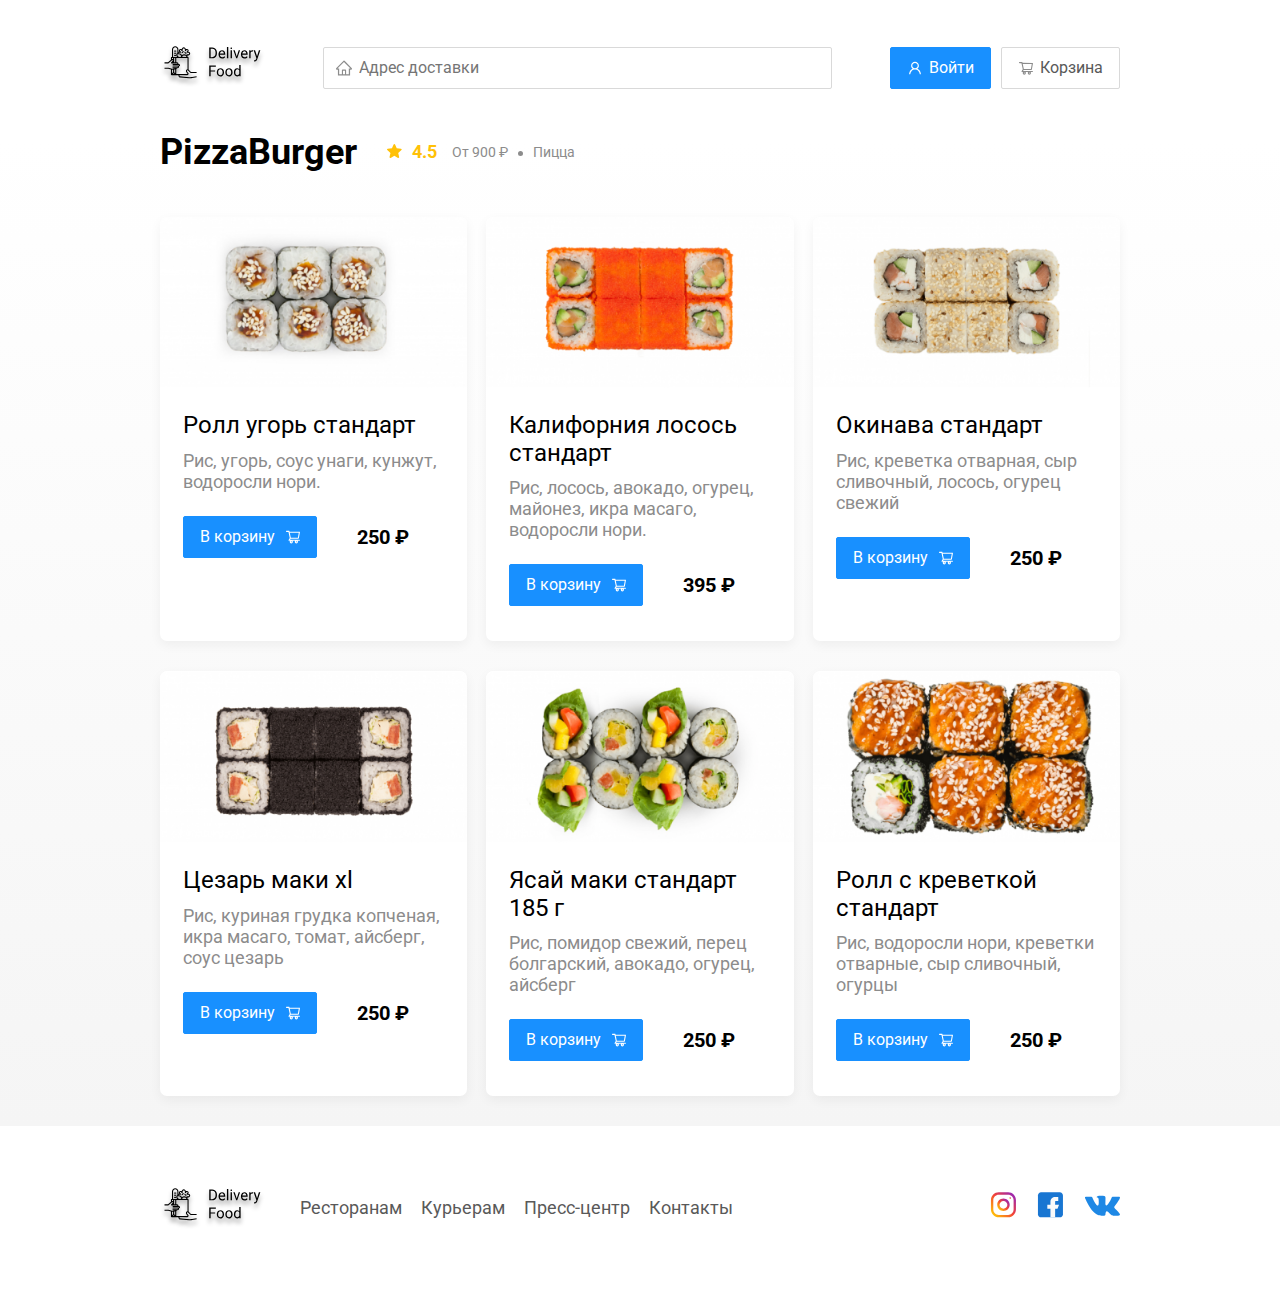
==== restaurant.html @ ba614791 "Созданный сайт с адаптивом" ====
<!DOCTYPE html>
<html lang="en">
<head>
    <meta charset="UTF-8">
    <meta name="viewport" content="width=device-width, initial-scale=1.0">
    <title>PizzaBurger - доставка еды на дом</title>
    <link href="https://fonts.googleapis.com/css?family=Roboto:400,700&display=swap&subset=cyrillic" rel="stylesheet">
    <link rel="stylesheet" href="/css/normalize.css">
    <link rel="stylesheet" href="/css/style.css">
</head>
<body>
    <div class="container">
        <header class="header">
            <a href="index.html" alt="logo"><img src="./img/logo.svg" alt="Альтернативный текст" class="logo"></a>
            <input type="text" class="input input-address" placeholder="Адрес доставки">
            <div class="buttons">
                <button class="button button-primary">
                    <img src="./img/user.svg" alt="user" class="button__icon">
                    <span class="button__text">Войти</span>
                </button>
                <button class="button">
                    <img src="./img/icon container.svg" alt="shopping-cart" class="button__icon">
                    <span class="button__text">Корзина</span>
                </button>
            </div>
        </header>
    </div>
    <main class="main">
        <div class="container">
            <section class="restaurants">
                <div class="section-heading">
                    <h2 class="section__title">PizzaBurger</h2>
                    <div class="card__info">
                        <div class="card__rating"><img src="/img/star.svg" alt="">4.5</div>
                        <div class="card__price">От 900 ₽</div>
                        <div class="card__category">Пицца</div>
                    </div>
                </div>
                <div class="cards">
                    <div class="card">
                        <img src="/img/rest-img1.png" alt="" class="card__image">
                        <div class="card__text">
                            <div class="card__heading">
                                <h3 class="card__title card-title-reg">Ролл угорь стандарт</h3>
                            </div>
                            <div class="card__info">
                                <div class="card__ingredients">Рис, угорь, соус унаги, кунжут, водоросли нори.</div>
                            </div>
                            <!-- /.card__info -->
                            <div class="card__buttons">
                                <button class="button button-primary">
                                    <span class="button__card-text">В корзину</span>
                                    <img src="/img/shopping-icon.svg" alt="shopping-cart" class="button__card-image">
                                </button>
                                <strong class="card__price-bold">250 ₽</strong>
                            </div>
                        </div>
                    </div>
                    <!-- /.card -->
                    <div class="card">
                        <img src="/img/rest-img2.png" alt="" class="card__image">
                        <div class="card__text">
                            <div class="card__heading">
                                <h3 class="card__title card-title-reg">Калифорния лосось стандарт   </h3>
                            </div>
                            <div class="card__info">
                                <div class="card__ingredients">Рис, лосось, авокадо, огурец, майонез, икра масаго, водоросли нори.</div>
                            </div>
                            <!-- /.card__info -->
                            <div class="card__buttons">
                                <button class="button button-primary">
                                    <span class="button__card-text">В корзину</span>
                                    <img src="/img/shopping-icon.svg" alt="shopping-cart" class="button__card-image">
                                </button>
                                <strong class="card__price-bold">395 ₽</strong>
                            </div>
                        </div>
                        <!-- /.card__info -->
                    </div>
                    <!-- /.card -->
                    <div class="card">
                        <img src="/img/rest-img3.png" alt="" class="card__image">
                        <div class="card__text">
                            <div class="card__heading">
                                <h3 class="card__title card-title-reg">Окинава стандарт</h3>
                            </div>
                            <div class="card__info">
                                <div class="card__ingredients"> Рис, креветка отварная, сыр сливочный, лосось, огурец свежий</div>
                            </div>
                            <!-- /.card__info -->
                            <div class="card__buttons">
                                <button class="button button-primary">
                                    <span class="button__card-text">В корзину</span>
                                    <img src="/img/shopping-icon.svg" alt="shopping-cart" class="button__card-image">
                                </button>
                                <strong class="card__price-bold">250 ₽</strong>
                            </div>
                        </div>
                    </div>
                    <!-- /.card -->
                    <div class="card">
                        <img src="/img/rest-img4.png" alt="" class="card__image">
                        <div class="card__text">
                            <div class="card__heading">
                                <h3 class="card__title card-title-reg">Цезарь маки хl</h3>
                            </div>
                            <div class="card__info">
                                <div class="card__ingredients">Рис, куриная грудка копченая, икра масаго, томат, айсберг, соус цезарь</div>
                            </div>
                            <!-- /.card__info -->
                            <div class="card__buttons">
                                <button class="button button-primary">
                                    <span class="button__card-text">В корзину</span>
                                    <img src="/img/shopping-icon.svg" alt="shopping-cart" class="button__card-image">
                                </button>
                                <strong class="card__price-bold">250 ₽</strong>
                            </div>
                        </div>
                    </div>
                    <!-- /.card -->
                    <div class="card">
                        <img src="/img/rest-img5.png" alt="" class="card__image">
                        <div class="card__text">
                            <div class="card__heading">
                                <h3 class="card__title card-title-reg">Ясай маки стандарт 185 г</h3>
                            </div>
                            <div class="card__info">
                                <div class="card__ingredients">Рис, помидор свежий, перец болгарский, авокадо, огурец, айсберг</div>
                            </div>
                            <!-- /.card__info -->
                            <div class="card__buttons">
                                <button class="button button-primary">
                                    <span class="button__card-text">В корзину</span>
                                    <img src="/img/shopping-icon.svg" alt="shopping-cart" class="button__card-image">
                                </button>
                                <strong class="card__price-bold">250 ₽</strong>
                            </div>
                        </div>
                    </div>
                    <!-- /.card -->
                    <div class="card">
                        <img src="/img/rest-img6.png" alt="" class="card__image">
                        <div class="card__text">
                            <div class="card__heading">
                                <h3 class="card__title card-title-reg">Ролл с креветкой стандарт</h3>
                            </div>
                            <div class="card__info">
                                <div class="card__ingredients">Рис, водоросли нори, креветки отварные, сыр сливочный, огурцы</div>
                            </div>
                            <!-- /.card__info -->
                            <div class="card__buttons">
                                <button class="button button-primary">
                                    <span class="button__card-text">В корзину</span>
                                    <img src="/img/shopping-icon.svg" alt="shopping-cart" class="button__card-image">
                                </button>
                                <strong class="card__price-bold">250 ₽</strong>
                            </div>
                        </div>
                    </div>
                    <!-- /.card -->
                </div>
                <!-- /.cards -->
            </section>
        </div>
    </main>
    <footer class="footer">
        <div class="container">
            <div class="footer__block">
                <img src="/img/logo.svg" alt="logo" class="logo footer__logo">
                <nav class="footer__nav">
                    <a href="#" class="footer__link">Ресторанам</a>
                    <a href="#" class="footer__link">Курьерам</a>
                    <a href="#" class="footer__link">Пресс-центр</a>
                    <a href="#" class="footer__link">Контакты</a>
                </nav>
                <div class="social__links">
                    <a href="#" class="social__link"><img src="/img/instagram.svg" alt="instagram"></a>
                    <a href="#" class="social__link"><img src="/img/facebook.svg" alt="facebook"></a>
                    <a href="#" class="social__link"><img src="/img/vk.svg" alt="vk"></a>
                </div>
            </div>
        </div>
    </footer>
</body>
</html>
---- css/style.css ----
* {
  -webkit-box-sizing: border-box;
          box-sizing: border-box;
}

body {
  font-family: 'Roboto', sans-serif;
  padding-top: 44px;
}

.container {
  max-width: 1200px;
  margin: auto;
}

.main {
  background: -webkit-gradient(linear, left top, left bottom, color-stop(1.04%, rgba(245, 245, 245, 0)), to(#F5F5F5));
  background: linear-gradient(180deg, rgba(245, 245, 245, 0) 1.04%, #F5F5F5 100%);
}

.header {
  display: -webkit-box;
  display: -ms-flexbox;
  display: flex;
  -webkit-box-align: center;
      -ms-flex-align: center;
          align-items: center;
  -webkit-box-pack: justify;
      -ms-flex-pack: justify;
          justify-content: space-between;
  margin-bottom: 40px;
}

.input {
  background-color: #ffffff;
  border: 1px solid #D9D9D9;
  border-radius: 2px;
  font-size: 16px;
  line-height: 24px;
  padding: 8px;
  padding-left: 35px;
}

.input-address {
  -webkit-box-flex: 0.8;
      -ms-flex: 0.8;
          flex: 0.8;
  background: url(../img/home.svg) left 11px center no-repeat;
}

.input-search {
  margin-left: auto;
  width: 300px;
  background: url(../img/search.svg) no-repeat left 11px center;
}

.buttons {
  display: -webkit-box;
  display: -ms-flexbox;
  display: flex;
  -webkit-box-align: center;
      -ms-flex-align: center;
          align-items: center;
}

.button {
  display: -webkit-box;
  display: -ms-flexbox;
  display: flex;
  -webkit-box-align: center;
      -ms-flex-align: center;
          align-items: center;
  padding: 8px 16px;
  background: #FFFFFF;
  border: 1px solid #D9D9D9;
  -webkit-box-sizing: border-box;
          box-sizing: border-box;
  -webkit-box-shadow: 0px 0px 2px rgba(0, 0, 0, 0.0015);
          box-shadow: 0px 0px 2px rgba(0, 0, 0, 0.0015);
  border-radius: 2px;
  color: #595959;
  font-size: 16px;
  line-height: 24px;
}

.button-primary {
  background: #1890FF;
  border: 1px solid #1890FF;
  color: #ffffff;
  margin-right: 10px;
}

.button__icon {
  margin-right: 6px;
}

.button__card-text {
  margin-right: 10px;
}

.promo {
  -webkit-box-shadow: 0px 7px 12px rgba(158, 158, 163, 0.1);
          box-shadow: 0px 7px 12px rgba(158, 158, 163, 0.1);
  background: #FFF1B8 url(../img/promo-img.jpg) no-repeat top -100px right -247px/924px;
  border-radius: 10px;
  padding: 68px 70px;
  margin-bottom: 56px;
}

.promo__title {
  font-size: 39px;
  line-height: 46px;
  font-style: normal;
  font-weight: bold;
  color: #302C34;
}

.promo__text {
  max-width: 538px;
  font-size: 18px;
  line-height: 28px;
  font-style: normal;
  font-weight: normal;
  font-size: 24px;
  line-height: 28px;
  color: #302C34;
}

.section-heading {
  display: -webkit-box;
  display: -ms-flexbox;
  display: flex;
  -webkit-box-align: center;
      -ms-flex-align: center;
          align-items: center;
  margin-bottom: 44px;
}

.section__title {
  font-style: normal;
  font-weight: bold;
  font-size: 36px;
  line-height: 42px;
  margin: 0;
  margin-right: 30px;
}

.cards {
  display: -webkit-box;
  display: -ms-flexbox;
  display: flex;
  -webkit-box-align: start;
      -ms-flex-align: start;
          align-items: flex-start;
  -webkit-box-pack: justify;
      -ms-flex-pack: justify;
          justify-content: space-between;
  -ms-flex-wrap: wrap;
      flex-wrap: wrap;
  -webkit-box-align: stretch;
      -ms-flex-align: stretch;
          align-items: stretch;
}

.card {
  background: #FFFFFF;
  -webkit-box-shadow: 0px 4px 12px rgba(0, 0, 0, 0.05);
          box-shadow: 0px 4px 12px rgba(0, 0, 0, 0.05);
  border-radius: 7px;
  overflow: hidden;
  margin-bottom: 30px;
  -ms-flex-preferred-size: 32%;
      flex-basis: 32%;
  text-decoration: none;
}

.card__image {
  width: 100%;
  max-height: 250px;
  -o-object-fit: cover;
     object-fit: cover;
}

.card__text {
  padding: 20px 23px 35px;
}

.card__heading {
  display: -webkit-box;
  display: -ms-flexbox;
  display: flex;
  -webkit-box-align: center;
      -ms-flex-align: center;
          align-items: center;
  -webkit-box-pack: justify;
      -ms-flex-pack: justify;
          justify-content: space-between;
}

.card__title {
  margin: 0 0 10px 0;
  font-style: normal;
  font-weight: bold;
  font-size: 24px;
  line-height: 32p;
}

.card-title-reg {
  font-weight: 400;
}

.card__tag {
  font-style: normal;
  font-weight: normal;
  font-size: 12px;
  line-height: 20px;
  color: #FFFFFF;
  background: #262626;
  border-radius: 2px;
  padding: 1px 8px;
}

.card__info {
  display: -webkit-box;
  display: -ms-flexbox;
  display: flex;
  -webkit-box-align: center;
      -ms-flex-align: center;
          align-items: center;
  -ms-flex-wrap: wrap;
      flex-wrap: wrap;
}

.card__buttons {
  display: -webkit-box;
  display: -ms-flexbox;
  display: flex;
  -webkit-box-align: center;
      -ms-flex-align: center;
          align-items: center;
}

.card__price-bold {
  font-style: normal;
  font-weight: bold;
  font-size: 20px;
  line-height: 32px;
  margin-left: 30px;
}

.card__rating {
  margin-right: 26px;
  color: #FFC107;
  font-weight: bold;
  font-size: 18px;
  line-height: 32px;
}

.card__rating img {
  margin-right: 10px;
}

.card__price, .card__category {
  color: #8C8C8C;
  font-size: 18px;
  line-height: 32px;
}

.card__price {
  margin-right: 10px;
}

.card__category {
  white-space: nowrap;
  text-overflow: ellipsis;
  overflow: hidden;
  max-width: 250px;
}

.card__ingredients {
  margin-bottom: 24px;
  color: #8C8C8C;
  font-size: 18px;
  line-height: 21px;
}

.card__price:after {
  content: '';
  width: 5px;
  height: 5px;
  background: #8C8C8C;
  display: inline-block;
  border-radius: 50%;
  vertical-align: middle;
  margin-left: 10px;
}

.footer {
  padding: 60px 0;
}

.footer__block {
  display: -webkit-box;
  display: -ms-flexbox;
  display: flex;
  -webkit-box-align: center;
      -ms-flex-align: center;
          align-items: center;
  -webkit-box-pack: justify;
      -ms-flex-pack: justify;
          justify-content: space-between;
}

.footer__nav {
  margin-right: auto;
  margin-left: 35px;
}

.footer__link {
  display: inline-block;
  color: #595959;
  text-decoration: none;
  font-style: normal;
  font-weight: normal;
  font-size: 18px;
  line-height: 21px;
}

.footer__link:not(:last-child) {
  margin-right: 15px;
}

.social__links {
  display: -webkit-box;
  display: -ms-flexbox;
  display: flex;
  -webkit-box-align: center;
      -ms-flex-align: center;
          align-items: center;
}

.social__link:not(:last-child) {
  margin-right: 21px;
}

@media (max-width: 1366px) {
  .container {
    max-width: 960px;
  }
  .promo {
    background-position: center right -300px;
    background-size: 750px;
  }
  .card__rating {
    margin-right: 15px;
  }
  .card__category, .card__price {
    font-size: 14px;
  }
}

@media (max-width: 992px) {
  .container {
    max-width: 750px;
  }
  .promo {
    padding: 50px;
    background-position: center right -200px;
    background-size: 500px;
  }
  .promo__text {
    font-size: 18px;
    max-width: 400px;
  }
  .card {
    -ms-flex-preferred-size: 49%;
        flex-basis: 49%;
  }
  .footer__link {
    font-size: 16px;
  }
}

@media (max-width: 768px) {
  .container {
    max-width: 560px;
  }
  .promo {
    padding: 40px 50px 30px 50px;
    background-position: bottom 40px right -180px;
    background-size: 400px;
  }
  .promo__text {
    margin-top: 0;
  }
  .promo__title {
    font-size: 24px;
    line-height: 1.4;
  }
  .card {
    -ms-flex-preferred-size: 49%;
        flex-basis: 49%;
  }
  .card__title {
    font-size: 18px;
  }
  .card .card__rating {
    -ms-flex-preferred-size: 100%;
        flex-basis: 100%;
  }
}

@media (max-width: 578px) {
  .container {
    width: 90%;
  }
  .header {
    -ms-flex-wrap: wrap;
        flex-wrap: wrap;
  }
  .input-address {
    margin-top: 15px;
    -webkit-box-flex: 1;
        -ms-flex: 1;
            flex: 1;
    -webkit-box-ordinal-group: 6;
        -ms-flex-order: 5;
            order: 5;
  }
  .promo {
    background-image: none;
  }
  .promo__title {
    margin-bottom: 10px;
  }
  .section__title {
    font-size: 20px;
  }
  .card {
    -ms-flex-preferred-size: 100%;
        flex-basis: 100%;
  }
  .footer {
    padding: 30px 0;
  }
  .footer__block {
    -ms-flex-wrap: wrap;
        flex-wrap: wrap;
  }
  .footer__nav {
    display: -webkit-box;
    display: -ms-flexbox;
    display: flex;
    -webkit-box-orient: vertical;
    -webkit-box-direction: normal;
        -ms-flex-direction: column;
            flex-direction: column;
    margin: 0;
    -webkit-box-ordinal-group: 2;
        -ms-flex-order: 1;
            order: 1;
  }
  .footer__logo {
    margin-right: 15px;
    -webkit-box-ordinal-group: 1;
        -ms-flex-order: 0;
            order: 0;
  }
  .social__links {
    -webkit-box-ordinal-group: 3;
        -ms-flex-order: 2;
            order: 2;
  }
}

@media (max-width: 480px) {
  .button__text {
    display: none;
  }
  .button__icon {
    margin: 0;
  }
  .button {
    min-height: 40px;
  }
  .promo {
    padding: 20px;
  }
  .section-heading {
    -ms-flex-wrap: wrap;
        flex-wrap: wrap;
  }
  .footer__block {
    -webkit-box-orient: vertical;
    -webkit-box-direction: normal;
        -ms-flex-direction: column;
            flex-direction: column;
  }
  .footer__nav {
    margin-bottom: 20px;
    text-align: center;
  }
  .footer__logo {
    margin-bottom: 20px;
  }
  .footer__link:not(:last-child) {
    margin-right: 0;
  }
}
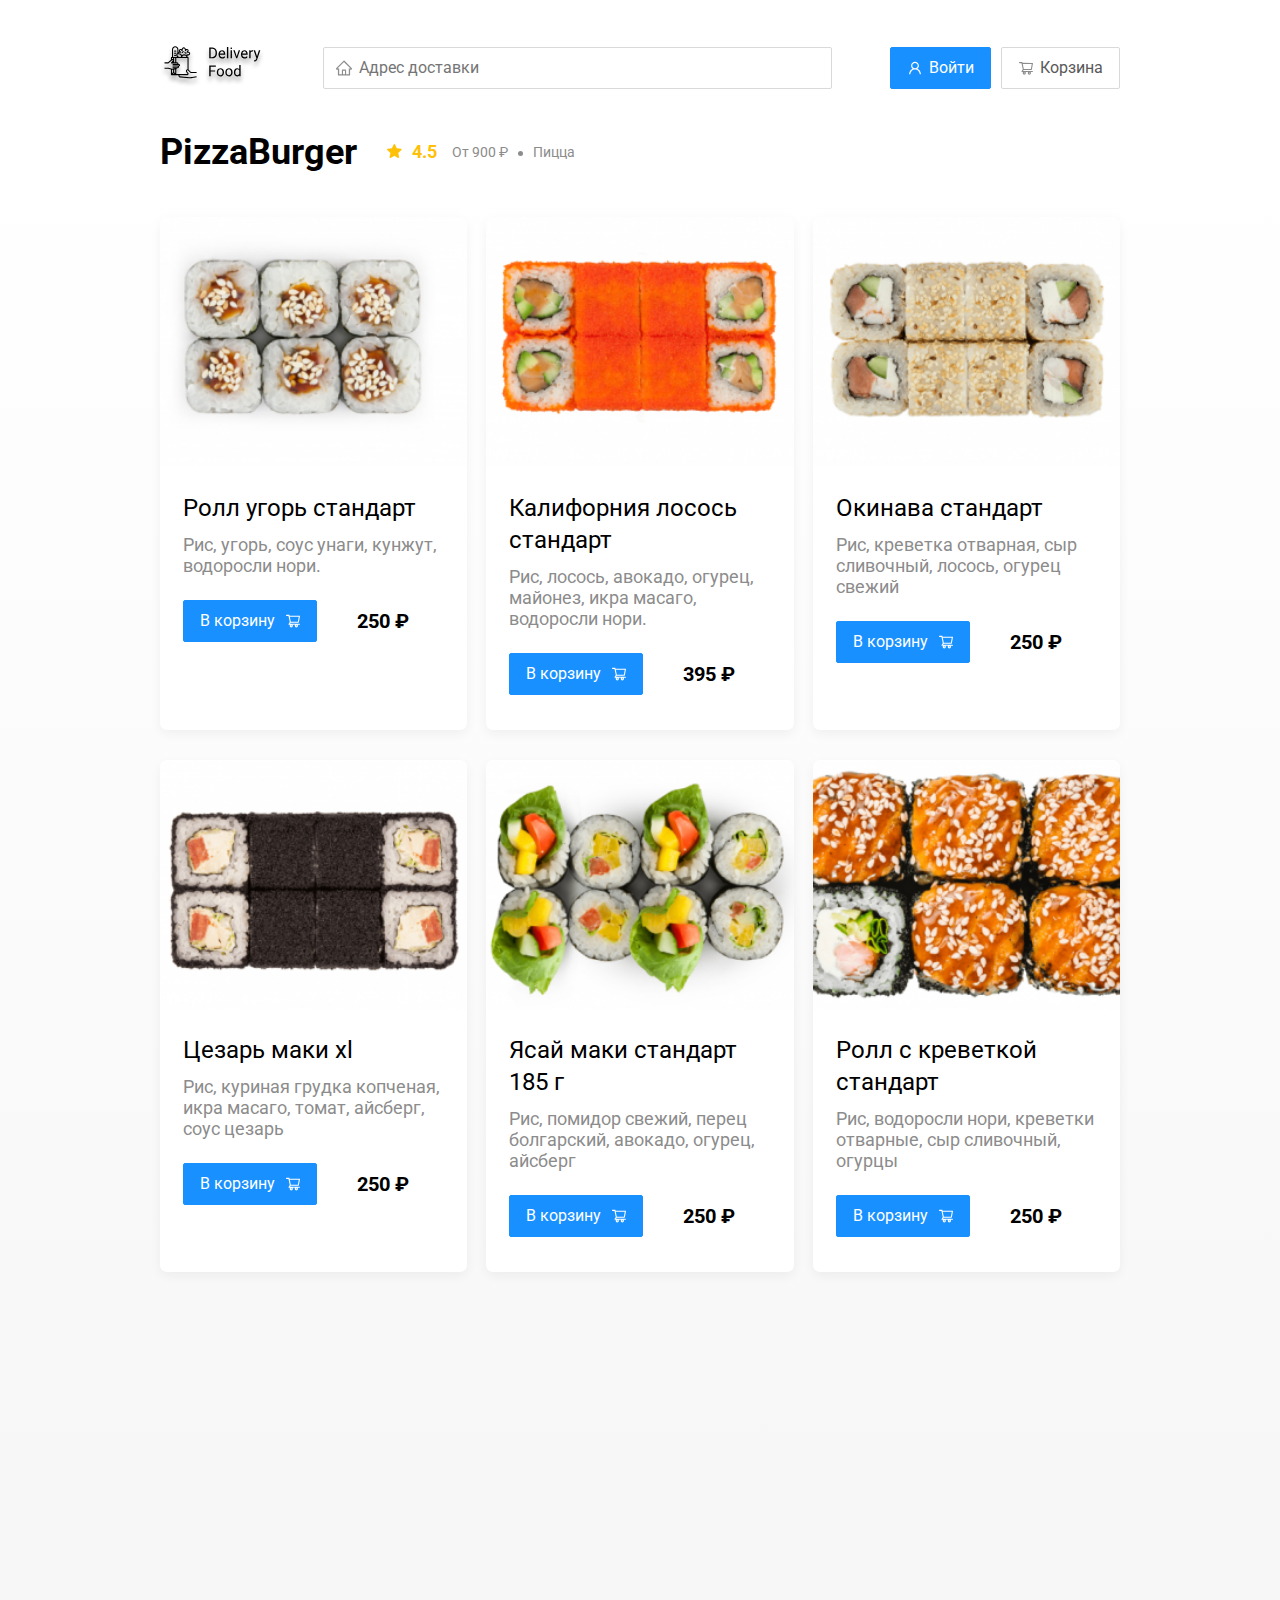
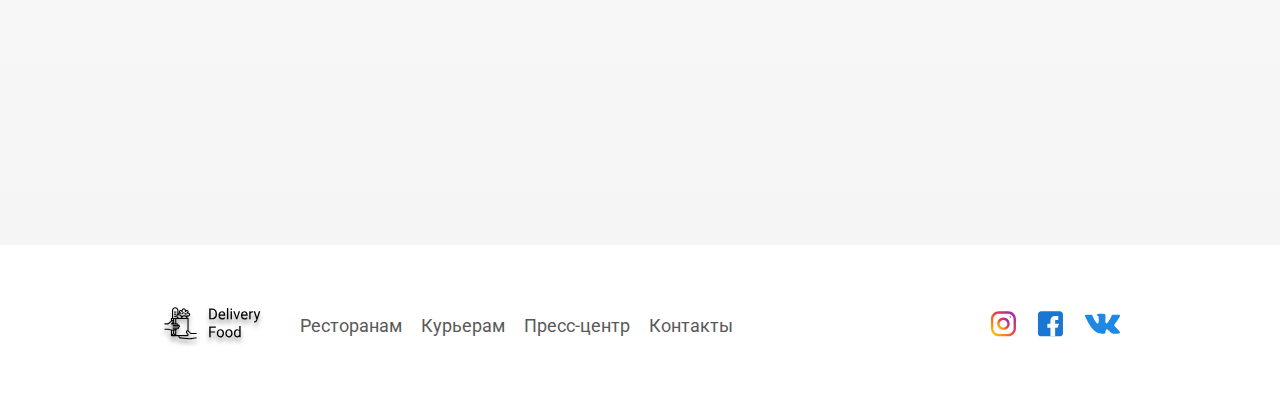
==== commit ebf3807d: "Модальное окно с анимацией" ====
--- a/restaurant.html
+++ b/restaurant.html
@@ -5,20 +5,21 @@
     <meta name="viewport" content="width=device-width, initial-scale=1.0">
     <title>PizzaBurger - доставка еды на дом</title>
     <link href="https://fonts.googleapis.com/css?family=Roboto:400,700&display=swap&subset=cyrillic" rel="stylesheet">
-    <link rel="stylesheet" href="/css/normalize.css">
-    <link rel="stylesheet" href="/css/style.css">
+    <link rel="stylesheet" href="css/normalize.css">
+    <link rel="stylesheet" href="css/animate.css">
+    <link rel="stylesheet" href="css/style.css">
 </head>
 <body>
     <div class="container">
         <header class="header">
-            <a href="index.html" alt="logo"><img src="./img/logo.svg" alt="Альтернативный текст" class="logo"></a>
+            <a href="index.html" alt="logo"><img src="./img/logo.svg" alt="Альтернативный текст" class="logo wow fadeInRight"></a>
             <input type="text" class="input input-address" placeholder="Адрес доставки">
             <div class="buttons">
-                <button class="button button-primary">
+                <button class="button button-primary wow fadeInLeft">
                     <img src="./img/user.svg" alt="user" class="button__icon">
                     <span class="button__text">Войти</span>
                 </button>
-                <button class="button">
+                <button class="button wow fadeInLeft" id="cart-button">
                     <img src="./img/icon container.svg" alt="shopping-cart" class="button__icon">
                     <span class="button__text">Корзина</span>
                 </button>
@@ -31,14 +32,14 @@
                 <div class="section-heading">
                     <h2 class="section__title">PizzaBurger</h2>
                     <div class="card__info">
-                        <div class="card__rating"><img src="/img/star.svg" alt="">4.5</div>
+                        <div class="card__rating"><img src="./img/star.svg" alt="">4.5</div>
                         <div class="card__price">От 900 ₽</div>
                         <div class="card__category">Пицца</div>
                     </div>
                 </div>
                 <div class="cards">
-                    <div class="card">
-                        <img src="/img/rest-img1.png" alt="" class="card__image">
+                    <div class=" card wow fadeInUp" data-wow-delay="0.2s">
+                        <img src="./img/rest-img1.png" alt="" class="card__image">
                         <div class="card__text">
                             <div class="card__heading">
                                 <h3 class="card__title card-title-reg">Ролл угорь стандарт</h3>
@@ -50,15 +51,15 @@
                             <div class="card__buttons">
                                 <button class="button button-primary">
                                     <span class="button__card-text">В корзину</span>
-                                    <img src="/img/shopping-icon.svg" alt="shopping-cart" class="button__card-image">
-                                </button>
-                                <strong class="card__price-bold">250 ₽</strong>
-                            </div>
-                        </div>
-                    </div>
-                    <!-- /.card -->
-                    <div class="card">
-                        <img src="/img/rest-img2.png" alt="" class="card__image">
+                                    <img src="./img/shopping-icon.svg" alt="shopping-cart" class="button__card-image">
+                                </button>
+                                <strong class="card__price-bold">250 ₽</strong>
+                            </div>
+                        </div>
+                    </div>
+                    <!-- /.card -->
+                    <div class=" card wow fadeInUp" data-wow-delay="0.4s">
+                        <img src="./img/rest-img2.png" alt="" class="card__image">
                         <div class="card__text">
                             <div class="card__heading">
                                 <h3 class="card__title card-title-reg">Калифорния лосось стандарт   </h3>
@@ -70,7 +71,7 @@
                             <div class="card__buttons">
                                 <button class="button button-primary">
                                     <span class="button__card-text">В корзину</span>
-                                    <img src="/img/shopping-icon.svg" alt="shopping-cart" class="button__card-image">
+                                    <img src="./img/shopping-icon.svg" alt="shopping-cart" class="button__card-image">
                                 </button>
                                 <strong class="card__price-bold">395 ₽</strong>
                             </div>
@@ -78,8 +79,8 @@
                         <!-- /.card__info -->
                     </div>
                     <!-- /.card -->
-                    <div class="card">
-                        <img src="/img/rest-img3.png" alt="" class="card__image">
+                    <div class=" card wow fadeInUp" data-wow-delay="0.6s">
+                        <img src="./img/rest-img3.png" alt="" class="card__image">
                         <div class="card__text">
                             <div class="card__heading">
                                 <h3 class="card__title card-title-reg">Окинава стандарт</h3>
@@ -91,15 +92,15 @@
                             <div class="card__buttons">
                                 <button class="button button-primary">
                                     <span class="button__card-text">В корзину</span>
-                                    <img src="/img/shopping-icon.svg" alt="shopping-cart" class="button__card-image">
-                                </button>
-                                <strong class="card__price-bold">250 ₽</strong>
-                            </div>
-                        </div>
-                    </div>
-                    <!-- /.card -->
-                    <div class="card">
-                        <img src="/img/rest-img4.png" alt="" class="card__image">
+                                    <img src="./img/shopping-icon.svg" alt="shopping-cart" class="button__card-image">
+                                </button>
+                                <strong class="card__price-bold">250 ₽</strong>
+                            </div>
+                        </div>
+                    </div>
+                    <!-- /.card -->
+                    <div class=" card wow fadeInUp" data-wow-delay="0.2s">
+                        <img src="./img/rest-img4.png" alt="" class="card__image">
                         <div class="card__text">
                             <div class="card__heading">
                                 <h3 class="card__title card-title-reg">Цезарь маки хl</h3>
@@ -111,15 +112,15 @@
                             <div class="card__buttons">
                                 <button class="button button-primary">
                                     <span class="button__card-text">В корзину</span>
-                                    <img src="/img/shopping-icon.svg" alt="shopping-cart" class="button__card-image">
-                                </button>
-                                <strong class="card__price-bold">250 ₽</strong>
-                            </div>
-                        </div>
-                    </div>
-                    <!-- /.card -->
-                    <div class="card">
-                        <img src="/img/rest-img5.png" alt="" class="card__image">
+                                    <img src="./img/shopping-icon.svg" alt="shopping-cart" class="button__card-image">
+                                </button>
+                                <strong class="card__price-bold">250 ₽</strong>
+                            </div>
+                        </div>
+                    </div>
+                    <!-- /.card -->
+                    <div class=" card wow fadeInUp" data-wow-delay="0.4s">
+                        <img src="./img/rest-img5.png" alt="" class="card__image">
                         <div class="card__text">
                             <div class="card__heading">
                                 <h3 class="card__title card-title-reg">Ясай маки стандарт 185 г</h3>
@@ -131,15 +132,15 @@
                             <div class="card__buttons">
                                 <button class="button button-primary">
                                     <span class="button__card-text">В корзину</span>
-                                    <img src="/img/shopping-icon.svg" alt="shopping-cart" class="button__card-image">
-                                </button>
-                                <strong class="card__price-bold">250 ₽</strong>
-                            </div>
-                        </div>
-                    </div>
-                    <!-- /.card -->
-                    <div class="card">
-                        <img src="/img/rest-img6.png" alt="" class="card__image">
+                                    <img src="./img/shopping-icon.svg" alt="shopping-cart" class="button__card-image">
+                                </button>
+                                <strong class="card__price-bold">250 ₽</strong>
+                            </div>
+                        </div>
+                    </div>
+                    <!-- /.card -->
+                    <div class=" card wow fadeInUp" data-wow-delay="0.6s">
+                        <img src="./img/rest-img6.png" alt="" class="card__image">
                         <div class="card__text">
                             <div class="card__heading">
                                 <h3 class="card__title card-title-reg">Ролл с креветкой стандарт</h3>
@@ -151,7 +152,64 @@
                             <div class="card__buttons">
                                 <button class="button button-primary">
                                     <span class="button__card-text">В корзину</span>
-                                    <img src="/img/shopping-icon.svg" alt="shopping-cart" class="button__card-image">
+                                    <img src="./img/shopping-icon.svg" alt="shopping-cart" class="button__card-image">
+                                </button>
+                                <strong class="card__price-bold">250 ₽</strong>
+                            </div>
+                        </div>
+                    </div>
+                    <div class=" card wow fadeInUp" data-wow-delay="0.2s">
+                        <img src="./img/rest-img5.png" alt="" class="card__image">
+                        <div class="card__text">
+                            <div class="card__heading">
+                                <h3 class="card__title card-title-reg">Ролл с креветкой стандарт</h3>
+                            </div>
+                            <div class="card__info">
+                                <div class="card__ingredients">Рис, водоросли нори, креветки отварные, сыр сливочный, огурцы</div>
+                            </div>
+                            <!-- /.card__info -->
+                            <div class="card__buttons">
+                                <button class="button button-primary">
+                                    <span class="button__card-text">В корзину</span>
+                                    <img src="./img/shopping-icon.svg" alt="shopping-cart" class="button__card-image">
+                                </button>
+                                <strong class="card__price-bold">250 ₽</strong>
+                            </div>
+                        </div>
+                    </div>
+                    <div class="card wow fadeInUp" data-wow-delay="0.4s"">
+                        <img src="./img/rest-img3.png" alt="" class="card__image">
+                        <div class="card__text">
+                            <div class="card__heading">
+                                <h3 class="card__title card-title-reg">Ролл стандарт</h3>
+                            </div>
+                            <div class="card__info">
+                                <div class="card__ingredients">Рис, водоросли нори, креветки отварные, сыр сливочный, огурцы</div>
+                            </div>
+                            <!-- /.card__info -->
+                            <div class="card__buttons">
+                                <button class="button button-primary">
+                                    <span class="button__card-text">В корзину</span>
+                                    <img src="./img/shopping-icon.svg" alt="shopping-cart" class="button__card-image">
+                                </button>
+                                <strong class="card__price-bold">250 ₽</strong>
+                            </div>
+                        </div>
+                    </div>
+                    <div class="card wow fadeInUp" data-wow-delay="0.6s"">
+                        <img src="./img/rest-img2.png" alt="" class="card__image">
+                        <div class="card__text">
+                            <div class="card__heading">
+                                <h3 class="card__title card-title-reg">Ролл с лососем стандарт</h3>
+                            </div>
+                            <div class="card__info">
+                                <div class="card__ingredients">Рис, водоросли нори, креветки отварные, сыр сливочный, огурцы</div>
+                            </div>
+                            <!-- /.card__info -->
+                            <div class="card__buttons">
+                                <button class="button button-primary">
+                                    <span class="button__card-text">В корзину</span>
+                                    <img src="./img/shopping-icon.svg" alt="shopping-cart" class="button__card-image">
                                 </button>
                                 <strong class="card__price-bold">250 ₽</strong>
                             </div>
@@ -166,7 +224,7 @@
     <footer class="footer">
         <div class="container">
             <div class="footer__block">
-                <img src="/img/logo.svg" alt="logo" class="logo footer__logo">
+                <img src="./img/logo.svg" alt="logo" class="logo footer__logo">
                 <nav class="footer__nav">
                     <a href="#" class="footer__link">Ресторанам</a>
                     <a href="#" class="footer__link">Курьерам</a>
@@ -174,12 +232,77 @@
                     <a href="#" class="footer__link">Контакты</a>
                 </nav>
                 <div class="social__links">
-                    <a href="#" class="social__link"><img src="/img/instagram.svg" alt="instagram"></a>
-                    <a href="#" class="social__link"><img src="/img/facebook.svg" alt="facebook"></a>
-                    <a href="#" class="social__link"><img src="/img/vk.svg" alt="vk"></a>
+                    <a href="#" class="social__link"><img src="./img/instagram.svg" alt="instagram"></a>
+                    <a href="#" class="social__link"><img src="./img/facebook.svg" alt="facebook"></a>
+                    <a href="#" class="social__link"><img src="./img/vk.svg" alt="vk"></a>
                 </div>
             </div>
         </div>
     </footer>
+
+    <div class="modal">
+        <div class="modal__dialog">
+            <div class="modal__header">
+                <h3 class="modal__title">Корзина</h3>
+                <button class="close">&times;</button>
+            </div>
+            <div class="modal__body">
+                <div class="food__row">
+                    <span class="food__name">Ролл угорь стандарт</span>
+                    <strong class="food__price">250 ₽</strong>
+                    <div class="food__counter">
+                        <button class="counter-button">-</button>
+                        <span class="counter">1</span>
+                        <button class="counter-button">+</button>
+                    </div>
+                </div>
+                <div class="food__row">
+                    <span class="food__name">Ролл угорь стандарт</span>
+                    <strong class="food__price">250 ₽</strong>
+                    <div class="food__counter">
+                        <button class="counter-button">-</button>
+                        <span class="counter">1</span>
+                        <button class="counter-button">+</button>
+                    </div>
+                </div>
+                <div class="food__row">
+                    <span class="food__name">Ролл угорь стандарт</span>
+                    <strong class="food__price">250 ₽</strong>
+                    <div class="food__counter">
+                        <button class="counter-button">-</button>
+                        <span class="counter">1</span>
+                        <button class="counter-button">+</button>
+                    </div>
+                </div>
+                <div class="food__row">
+                    <span class="food__name">Ролл угорь стандарт</span>
+                    <strong class="food__price">250 ₽</strong>
+                    <div class="food__counter">
+                        <button class="counter-button">-</button>
+                        <span class="counter">1</span>
+                        <button class="counter-button">+</button>
+                    </div>
+                </div>
+                <div class="food__row">
+                    <span class="food__name">Ролл угорь стандарт</span>
+                    <strong class="food__price">250 ₽</strong>
+                    <div class="food__counter">
+                        <button class="counter-button">-</button>
+                        <span class="counter">1</span>
+                        <button class="counter-button">+</button>
+                    </div>
+                </div>
+            </div>
+            <div class="modal__footer">
+                <span class="footer__pricetag">1250 ₽</span>
+                <div class="footer__buttons">
+                    <button class="button button-primary">Оформить заказ</button>
+                    <button class="button">Отмена</button>
+                </div>
+            </div>
+        </div>
+    </div>
+    <script src="js/wow.min.js"></script>
+    <script src="js/main.js"></script>
 </body>
 </html>--- a/css/style.css
+++ b/css/style.css
@@ -176,6 +176,7 @@
 
 .card__image {
   width: 100%;
+  min-height: 250px;
   max-height: 250px;
   -o-object-fit: cover;
      object-fit: cover;
@@ -202,7 +203,8 @@
   font-style: normal;
   font-weight: bold;
   font-size: 24px;
-  line-height: 32p;
+  line-height: 32px;
+  color: #000000;
 }
 
 .card-title-reg {
@@ -341,6 +343,150 @@
 
 .social__link:not(:last-child) {
   margin-right: 21px;
+}
+
+.modal {
+  display: none;
+  position: fixed;
+  left: 0;
+  top: 0;
+  width: 100%;
+  height: 100%;
+  background: rgba(0, 0, 0, 0.4);
+}
+
+.is-open {
+  display: -webkit-box;
+  display: -ms-flexbox;
+  display: flex;
+}
+
+.modal__dialog {
+  max-width: 780px;
+  width: 95%;
+  background: #FFFFFF;
+  border-radius: 5px;
+  margin: auto;
+  padding: 40px 45px;
+}
+
+.modal__header {
+  display: -webkit-box;
+  display: -ms-flexbox;
+  display: flex;
+  -webkit-box-align: center;
+      -ms-flex-align: center;
+          align-items: center;
+  -webkit-box-pack: justify;
+      -ms-flex-pack: justify;
+          justify-content: space-between;
+  margin-bottom: 45px;
+}
+
+.modal__title {
+  margin: 0;
+  font-style: normal;
+  font-weight: bold;
+  font-size: 36px;
+  line-height: 42px;
+}
+
+.close {
+  font-size: 36px;
+  border: none;
+  background-color: transparent;
+}
+
+.close:focus {
+  outline: none;
+}
+
+.food__row {
+  display: -webkit-box;
+  display: -ms-flexbox;
+  display: flex;
+  -webkit-box-align: start;
+      -ms-flex-align: start;
+          align-items: flex-start;
+  -webkit-box-pack: justify;
+      -ms-flex-pack: justify;
+          justify-content: space-between;
+  padding-bottom: 8px;
+  border-bottom: 1px solid #D9D9D9;
+  margin-bottom: 15px;
+}
+
+.food__name {
+  font-weight: normal;
+  font-size: 18px;
+  line-height: 32px;
+}
+
+.food__price {
+  margin-left: auto;
+  margin-right: 47px;
+  font-weight: bold;
+  font-size: 20px;
+  line-height: 32px;
+}
+
+.food__counter {
+  display: -webkit-box;
+  display: -ms-flexbox;
+  display: flex;
+  -webkit-box-align: center;
+      -ms-flex-align: center;
+          align-items: center;
+}
+
+.counter {
+  font-size: 16px;
+  line-height: 24px;
+  margin: 0 10px 0;
+}
+
+.counter-button {
+  width: 39px;
+  height: 32px;
+  background: #FFFFFF;
+  border: 1px solid #40A9FF;
+  border-radius: 2px;
+  font-weight: normal;
+  font-size: 14px;
+  line-height: 22px;
+  color: #40A9FF;
+}
+
+.modal__footer {
+  display: -webkit-box;
+  display: -ms-flexbox;
+  display: flex;
+  -webkit-box-align: center;
+      -ms-flex-align: center;
+          align-items: center;
+  -webkit-box-pack: justify;
+      -ms-flex-pack: justify;
+          justify-content: space-between;
+}
+
+.modal__body {
+  margin-bottom: 52px;
+}
+
+.footer__buttons {
+  display: -webkit-box;
+  display: -ms-flexbox;
+  display: flex;
+  -webkit-box-align: center;
+      -ms-flex-align: center;
+          align-items: center;
+}
+
+.footer__pricetag {
+  background: #262626;
+  border-radius: 5px;
+  color: #ffffff;
+  padding: 15px 20px;
 }
 
 @media (max-width: 1366px) {
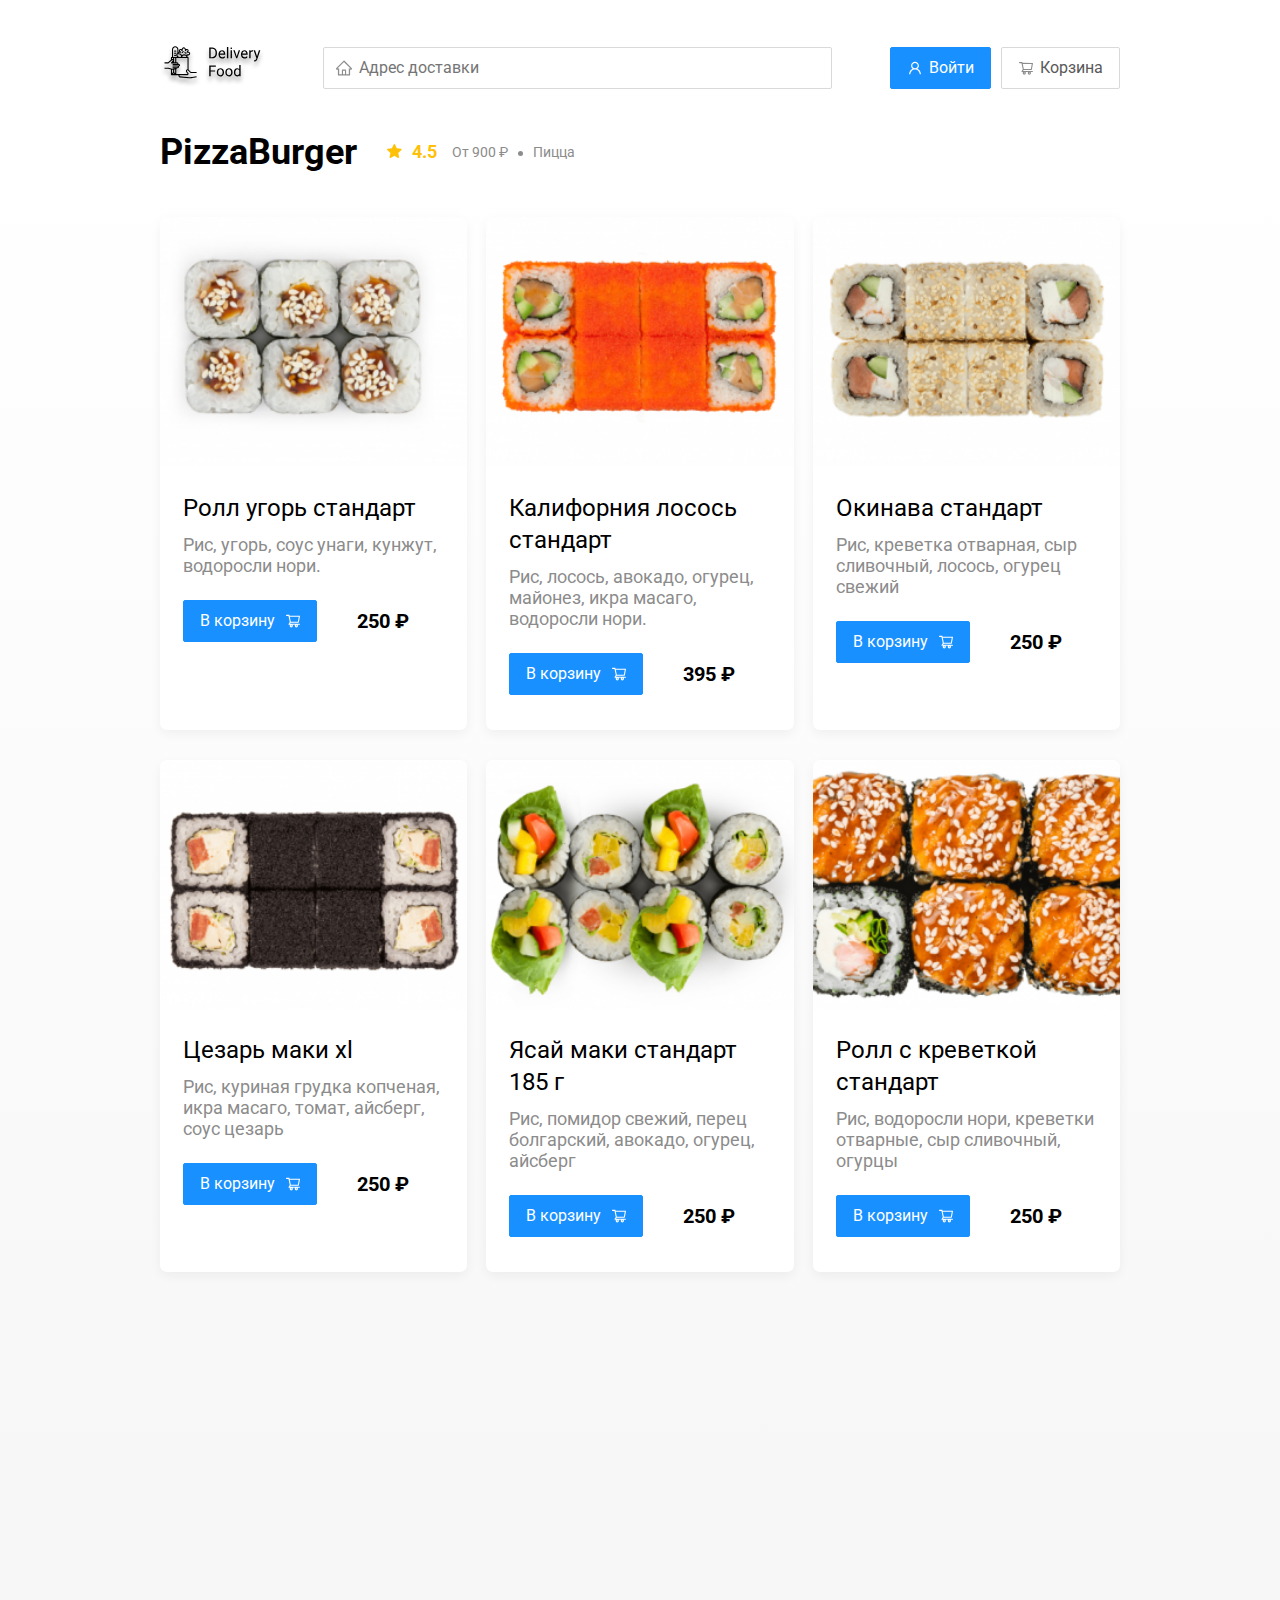
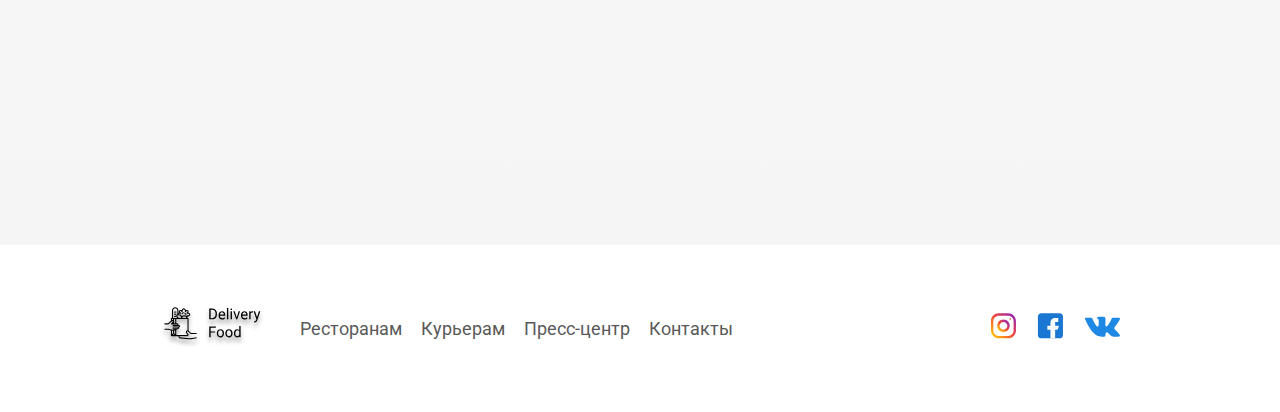
==== commit cdc86b1b: "Анимация лого со скриптом" ====
--- a/restaurant.html
+++ b/restaurant.html
@@ -12,14 +12,14 @@
 <body>
     <div class="container">
         <header class="header">
-            <a href="index.html" alt="logo"><img src="./img/logo.svg" alt="Альтернативный текст" class="logo wow fadeInRight"></a>
+            <a href="index.html" alt="logo"><img src="./img/logo.svg" alt="Альтернативный текст" class="logo wow fadeInRight" data-wow-duration="2s"></a>
             <input type="text" class="input input-address" placeholder="Адрес доставки">
             <div class="buttons">
-                <button class="button button-primary wow fadeInLeft">
+                <button class="button button-primary wow fadeInLeft" data-wow-duration="2s">
                     <img src="./img/user.svg" alt="user" class="button__icon">
                     <span class="button__text">Войти</span>
                 </button>
-                <button class="button wow fadeInLeft" id="cart-button">
+                <button class="button wow fadeInLeft" id="cart-button" data-wow-duration="2s">
                     <img src="./img/icon container.svg" alt="shopping-cart" class="button__icon">
                     <span class="button__text">Корзина</span>
                 </button>
@@ -224,7 +224,7 @@
     <footer class="footer">
         <div class="container">
             <div class="footer__block">
-                <img src="./img/logo.svg" alt="logo" class="logo footer__logo">
+                <a href="index.html"><img src="./img/logo.svg" alt="logo" class="logo footer__logo"></a>
                 <nav class="footer__nav">
                     <a href="#" class="footer__link">Ресторанам</a>
                     <a href="#" class="footer__link">Курьерам</a>
@@ -294,8 +294,8 @@
                 </div>
             </div>
             <div class="modal__footer">
-                <span class="footer__pricetag">1250 ₽</span>
-                <div class="footer__buttons">
+                <span class="modal__pricetag">1250 ₽</span>
+                <div class="modal__buttons">
                     <button class="button button-primary">Оформить заказ</button>
                     <button class="button">Отмена</button>
                 </div>
--- a/css/style.css
+++ b/css/style.css
@@ -29,6 +29,11 @@
       -ms-flex-pack: justify;
           justify-content: space-between;
   margin-bottom: 40px;
+}
+
+.logo {
+  -webkit-transition: 3s;
+  transition: 3s;
 }
 
 .input {
@@ -81,6 +86,14 @@
   color: #595959;
   font-size: 16px;
   line-height: 24px;
+  -webkit-transition: 0.5s;
+  transition: 0.5s;
+}
+
+.button:hover {
+  margin: 0 15px;
+  -webkit-transform: scale(1.2);
+          transform: scale(1.2);
 }
 
 .button-primary {
@@ -172,6 +185,14 @@
   -ms-flex-preferred-size: 32%;
       flex-basis: 32%;
   text-decoration: none;
+  -webkit-transition: 0.5s;
+  transition: 0.5s;
+}
+
+.card:hover {
+  margin: 1% 2% 4% 2%;
+  -webkit-transform: scale(1.1);
+          transform: scale(1.1);
 }
 
 .card__image {
@@ -473,16 +494,16 @@
   margin-bottom: 52px;
 }
 
-.footer__buttons {
-  display: -webkit-box;
-  display: -ms-flexbox;
-  display: flex;
-  -webkit-box-align: center;
-      -ms-flex-align: center;
-          align-items: center;
-}
-
-.footer__pricetag {
+.modal__buttons {
+  display: -webkit-box;
+  display: -ms-flexbox;
+  display: flex;
+  -webkit-box-align: center;
+      -ms-flex-align: center;
+          align-items: center;
+}
+
+.modal__pricetag {
   background: #262626;
   border-radius: 5px;
   color: #ffffff;
@@ -620,6 +641,9 @@
 }
 
 @media (max-width: 480px) {
+  .input-search {
+    width: 100%;
+  }
   .button__text {
     display: none;
   }
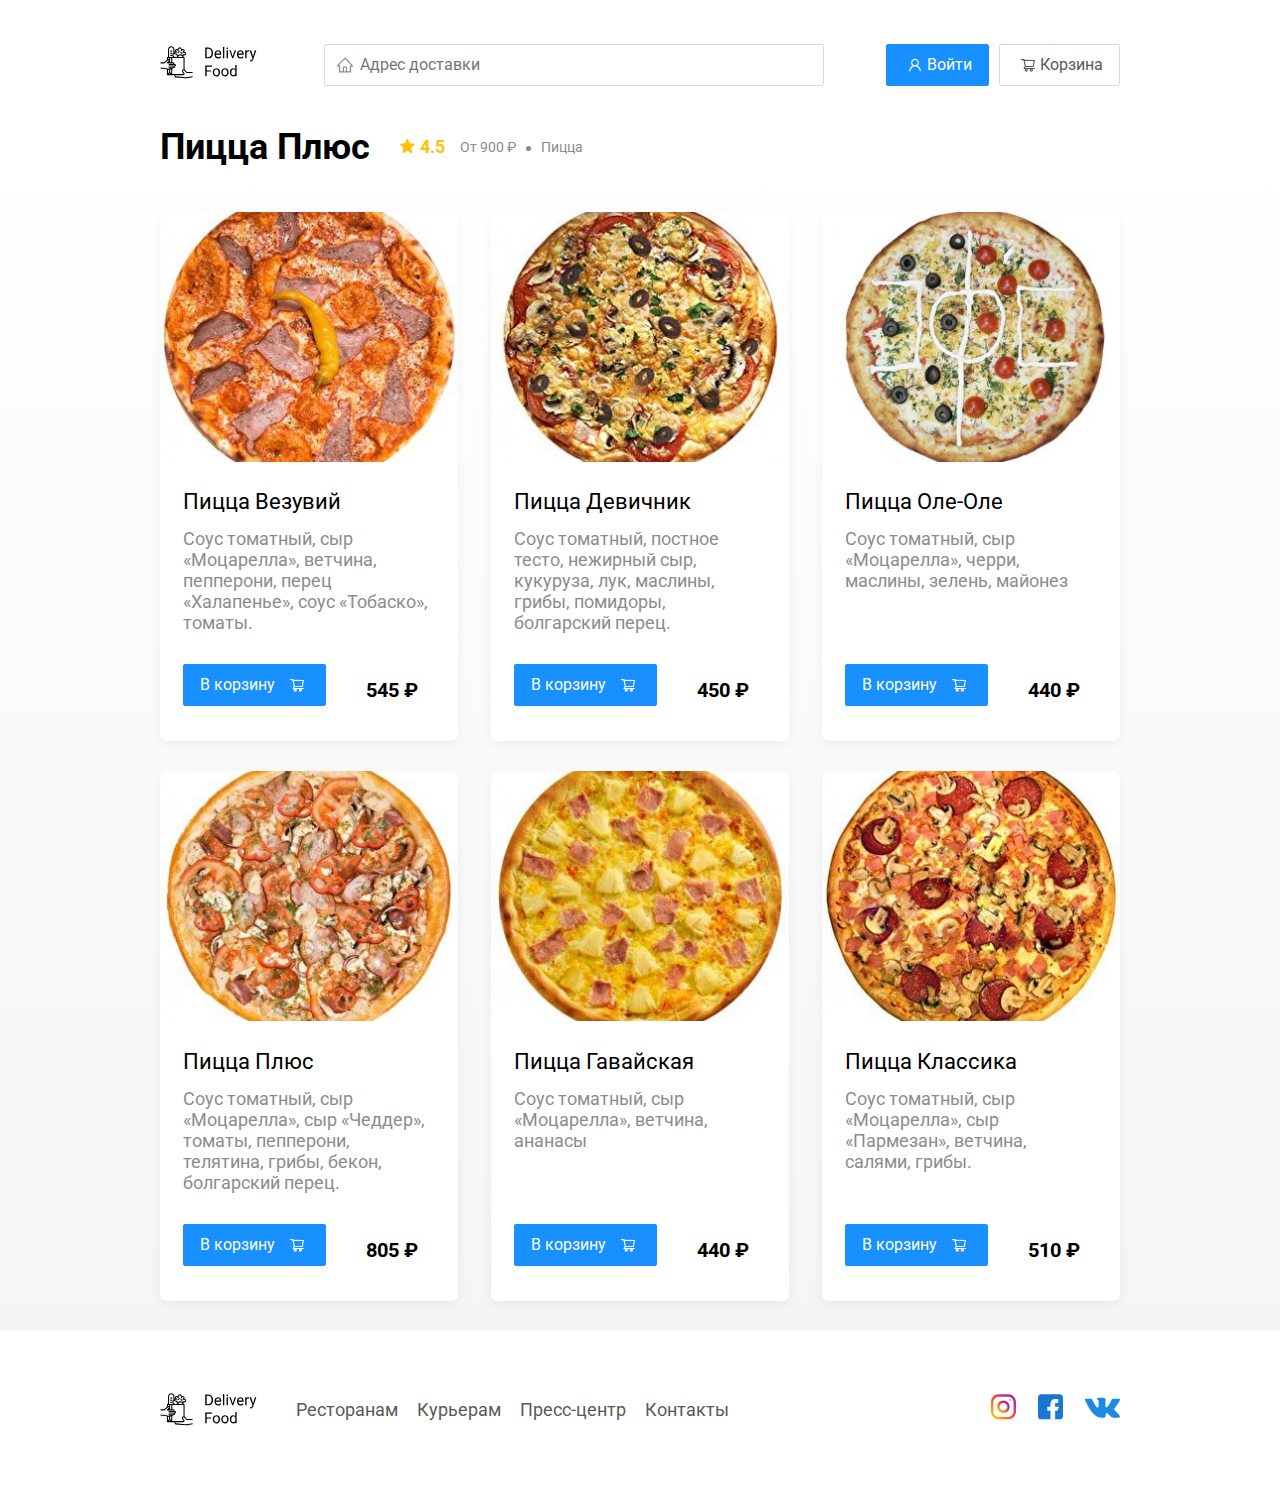
==== commit d090ab1e: "Переделка c js кодом" ====
--- a/restaurant.html
+++ b/restaurant.html
@@ -1,308 +1,291 @@
 <!DOCTYPE html>
-<html lang="en">
+<html lang="ru">
 <head>
-    <meta charset="UTF-8">
-    <meta name="viewport" content="width=device-width, initial-scale=1.0">
-    <title>PizzaBurger - доставка еды на дом</title>
-    <link href="https://fonts.googleapis.com/css?family=Roboto:400,700&display=swap&subset=cyrillic" rel="stylesheet">
-    <link rel="stylesheet" href="css/normalize.css">
-    <link rel="stylesheet" href="css/animate.css">
-    <link rel="stylesheet" href="css/style.css">
+	<meta charset="UTF-8"/>
+	<meta name="viewport" content="width=device-width, initial-scale=1.0"/>
+	<title>PizzaBurger — доставка еды на дом</title>
+	<link
+			href="https://fonts.googleapis.com/css?family=Roboto:400,700&display=swap&subset=cyrillic"
+			rel="stylesheet"
+	/>
+	<link rel="stylesheet" href="css/normalize.css"/>
+	<link rel="stylesheet" href="css/style.css"/>
 </head>
 <body>
-    <div class="container">
-        <header class="header">
-            <a href="index.html" alt="logo"><img src="./img/logo.svg" alt="Альтернативный текст" class="logo wow fadeInRight" data-wow-duration="2s"></a>
-            <input type="text" class="input input-address" placeholder="Адрес доставки">
-            <div class="buttons">
-                <button class="button button-primary wow fadeInLeft" data-wow-duration="2s">
-                    <img src="./img/user.svg" alt="user" class="button__icon">
-                    <span class="button__text">Войти</span>
-                </button>
-                <button class="button wow fadeInLeft" id="cart-button" data-wow-duration="2s">
-                    <img src="./img/icon container.svg" alt="shopping-cart" class="button__icon">
-                    <span class="button__text">Корзина</span>
-                </button>
-            </div>
-        </header>
-    </div>
-    <main class="main">
-        <div class="container">
-            <section class="restaurants">
-                <div class="section-heading">
-                    <h2 class="section__title">PizzaBurger</h2>
-                    <div class="card__info">
-                        <div class="card__rating"><img src="./img/star.svg" alt="">4.5</div>
-                        <div class="card__price">От 900 ₽</div>
-                        <div class="card__category">Пицца</div>
-                    </div>
-                </div>
-                <div class="cards">
-                    <div class=" card wow fadeInUp" data-wow-delay="0.2s">
-                        <img src="./img/rest-img1.png" alt="" class="card__image">
-                        <div class="card__text">
-                            <div class="card__heading">
-                                <h3 class="card__title card-title-reg">Ролл угорь стандарт</h3>
-                            </div>
-                            <div class="card__info">
-                                <div class="card__ingredients">Рис, угорь, соус унаги, кунжут, водоросли нори.</div>
-                            </div>
-                            <!-- /.card__info -->
-                            <div class="card__buttons">
-                                <button class="button button-primary">
-                                    <span class="button__card-text">В корзину</span>
-                                    <img src="./img/shopping-icon.svg" alt="shopping-cart" class="button__card-image">
-                                </button>
-                                <strong class="card__price-bold">250 ₽</strong>
-                            </div>
-                        </div>
-                    </div>
-                    <!-- /.card -->
-                    <div class=" card wow fadeInUp" data-wow-delay="0.4s">
-                        <img src="./img/rest-img2.png" alt="" class="card__image">
-                        <div class="card__text">
-                            <div class="card__heading">
-                                <h3 class="card__title card-title-reg">Калифорния лосось стандарт   </h3>
-                            </div>
-                            <div class="card__info">
-                                <div class="card__ingredients">Рис, лосось, авокадо, огурец, майонез, икра масаго, водоросли нори.</div>
-                            </div>
-                            <!-- /.card__info -->
-                            <div class="card__buttons">
-                                <button class="button button-primary">
-                                    <span class="button__card-text">В корзину</span>
-                                    <img src="./img/shopping-icon.svg" alt="shopping-cart" class="button__card-image">
-                                </button>
-                                <strong class="card__price-bold">395 ₽</strong>
-                            </div>
-                        </div>
-                        <!-- /.card__info -->
-                    </div>
-                    <!-- /.card -->
-                    <div class=" card wow fadeInUp" data-wow-delay="0.6s">
-                        <img src="./img/rest-img3.png" alt="" class="card__image">
-                        <div class="card__text">
-                            <div class="card__heading">
-                                <h3 class="card__title card-title-reg">Окинава стандарт</h3>
-                            </div>
-                            <div class="card__info">
-                                <div class="card__ingredients"> Рис, креветка отварная, сыр сливочный, лосось, огурец свежий</div>
-                            </div>
-                            <!-- /.card__info -->
-                            <div class="card__buttons">
-                                <button class="button button-primary">
-                                    <span class="button__card-text">В корзину</span>
-                                    <img src="./img/shopping-icon.svg" alt="shopping-cart" class="button__card-image">
-                                </button>
-                                <strong class="card__price-bold">250 ₽</strong>
-                            </div>
-                        </div>
-                    </div>
-                    <!-- /.card -->
-                    <div class=" card wow fadeInUp" data-wow-delay="0.2s">
-                        <img src="./img/rest-img4.png" alt="" class="card__image">
-                        <div class="card__text">
-                            <div class="card__heading">
-                                <h3 class="card__title card-title-reg">Цезарь маки хl</h3>
-                            </div>
-                            <div class="card__info">
-                                <div class="card__ingredients">Рис, куриная грудка копченая, икра масаго, томат, айсберг, соус цезарь</div>
-                            </div>
-                            <!-- /.card__info -->
-                            <div class="card__buttons">
-                                <button class="button button-primary">
-                                    <span class="button__card-text">В корзину</span>
-                                    <img src="./img/shopping-icon.svg" alt="shopping-cart" class="button__card-image">
-                                </button>
-                                <strong class="card__price-bold">250 ₽</strong>
-                            </div>
-                        </div>
-                    </div>
-                    <!-- /.card -->
-                    <div class=" card wow fadeInUp" data-wow-delay="0.4s">
-                        <img src="./img/rest-img5.png" alt="" class="card__image">
-                        <div class="card__text">
-                            <div class="card__heading">
-                                <h3 class="card__title card-title-reg">Ясай маки стандарт 185 г</h3>
-                            </div>
-                            <div class="card__info">
-                                <div class="card__ingredients">Рис, помидор свежий, перец болгарский, авокадо, огурец, айсберг</div>
-                            </div>
-                            <!-- /.card__info -->
-                            <div class="card__buttons">
-                                <button class="button button-primary">
-                                    <span class="button__card-text">В корзину</span>
-                                    <img src="./img/shopping-icon.svg" alt="shopping-cart" class="button__card-image">
-                                </button>
-                                <strong class="card__price-bold">250 ₽</strong>
-                            </div>
-                        </div>
-                    </div>
-                    <!-- /.card -->
-                    <div class=" card wow fadeInUp" data-wow-delay="0.6s">
-                        <img src="./img/rest-img6.png" alt="" class="card__image">
-                        <div class="card__text">
-                            <div class="card__heading">
-                                <h3 class="card__title card-title-reg">Ролл с креветкой стандарт</h3>
-                            </div>
-                            <div class="card__info">
-                                <div class="card__ingredients">Рис, водоросли нори, креветки отварные, сыр сливочный, огурцы</div>
-                            </div>
-                            <!-- /.card__info -->
-                            <div class="card__buttons">
-                                <button class="button button-primary">
-                                    <span class="button__card-text">В корзину</span>
-                                    <img src="./img/shopping-icon.svg" alt="shopping-cart" class="button__card-image">
-                                </button>
-                                <strong class="card__price-bold">250 ₽</strong>
-                            </div>
-                        </div>
-                    </div>
-                    <div class=" card wow fadeInUp" data-wow-delay="0.2s">
-                        <img src="./img/rest-img5.png" alt="" class="card__image">
-                        <div class="card__text">
-                            <div class="card__heading">
-                                <h3 class="card__title card-title-reg">Ролл с креветкой стандарт</h3>
-                            </div>
-                            <div class="card__info">
-                                <div class="card__ingredients">Рис, водоросли нори, креветки отварные, сыр сливочный, огурцы</div>
-                            </div>
-                            <!-- /.card__info -->
-                            <div class="card__buttons">
-                                <button class="button button-primary">
-                                    <span class="button__card-text">В корзину</span>
-                                    <img src="./img/shopping-icon.svg" alt="shopping-cart" class="button__card-image">
-                                </button>
-                                <strong class="card__price-bold">250 ₽</strong>
-                            </div>
-                        </div>
-                    </div>
-                    <div class="card wow fadeInUp" data-wow-delay="0.4s"">
-                        <img src="./img/rest-img3.png" alt="" class="card__image">
-                        <div class="card__text">
-                            <div class="card__heading">
-                                <h3 class="card__title card-title-reg">Ролл стандарт</h3>
-                            </div>
-                            <div class="card__info">
-                                <div class="card__ingredients">Рис, водоросли нори, креветки отварные, сыр сливочный, огурцы</div>
-                            </div>
-                            <!-- /.card__info -->
-                            <div class="card__buttons">
-                                <button class="button button-primary">
-                                    <span class="button__card-text">В корзину</span>
-                                    <img src="./img/shopping-icon.svg" alt="shopping-cart" class="button__card-image">
-                                </button>
-                                <strong class="card__price-bold">250 ₽</strong>
-                            </div>
-                        </div>
-                    </div>
-                    <div class="card wow fadeInUp" data-wow-delay="0.6s"">
-                        <img src="./img/rest-img2.png" alt="" class="card__image">
-                        <div class="card__text">
-                            <div class="card__heading">
-                                <h3 class="card__title card-title-reg">Ролл с лососем стандарт</h3>
-                            </div>
-                            <div class="card__info">
-                                <div class="card__ingredients">Рис, водоросли нори, креветки отварные, сыр сливочный, огурцы</div>
-                            </div>
-                            <!-- /.card__info -->
-                            <div class="card__buttons">
-                                <button class="button button-primary">
-                                    <span class="button__card-text">В корзину</span>
-                                    <img src="./img/shopping-icon.svg" alt="shopping-cart" class="button__card-image">
-                                </button>
-                                <strong class="card__price-bold">250 ₽</strong>
-                            </div>
-                        </div>
-                    </div>
-                    <!-- /.card -->
-                </div>
-                <!-- /.cards -->
-            </section>
-        </div>
-    </main>
-    <footer class="footer">
-        <div class="container">
-            <div class="footer__block">
-                <a href="index.html"><img src="./img/logo.svg" alt="logo" class="logo footer__logo"></a>
-                <nav class="footer__nav">
-                    <a href="#" class="footer__link">Ресторанам</a>
-                    <a href="#" class="footer__link">Курьерам</a>
-                    <a href="#" class="footer__link">Пресс-центр</a>
-                    <a href="#" class="footer__link">Контакты</a>
-                </nav>
-                <div class="social__links">
-                    <a href="#" class="social__link"><img src="./img/instagram.svg" alt="instagram"></a>
-                    <a href="#" class="social__link"><img src="./img/facebook.svg" alt="facebook"></a>
-                    <a href="#" class="social__link"><img src="./img/vk.svg" alt="vk"></a>
-                </div>
-            </div>
-        </div>
-    </footer>
-
-    <div class="modal">
-        <div class="modal__dialog">
-            <div class="modal__header">
-                <h3 class="modal__title">Корзина</h3>
-                <button class="close">&times;</button>
-            </div>
-            <div class="modal__body">
-                <div class="food__row">
-                    <span class="food__name">Ролл угорь стандарт</span>
-                    <strong class="food__price">250 ₽</strong>
-                    <div class="food__counter">
-                        <button class="counter-button">-</button>
-                        <span class="counter">1</span>
-                        <button class="counter-button">+</button>
-                    </div>
-                </div>
-                <div class="food__row">
-                    <span class="food__name">Ролл угорь стандарт</span>
-                    <strong class="food__price">250 ₽</strong>
-                    <div class="food__counter">
-                        <button class="counter-button">-</button>
-                        <span class="counter">1</span>
-                        <button class="counter-button">+</button>
-                    </div>
-                </div>
-                <div class="food__row">
-                    <span class="food__name">Ролл угорь стандарт</span>
-                    <strong class="food__price">250 ₽</strong>
-                    <div class="food__counter">
-                        <button class="counter-button">-</button>
-                        <span class="counter">1</span>
-                        <button class="counter-button">+</button>
-                    </div>
-                </div>
-                <div class="food__row">
-                    <span class="food__name">Ролл угорь стандарт</span>
-                    <strong class="food__price">250 ₽</strong>
-                    <div class="food__counter">
-                        <button class="counter-button">-</button>
-                        <span class="counter">1</span>
-                        <button class="counter-button">+</button>
-                    </div>
-                </div>
-                <div class="food__row">
-                    <span class="food__name">Ролл угорь стандарт</span>
-                    <strong class="food__price">250 ₽</strong>
-                    <div class="food__counter">
-                        <button class="counter-button">-</button>
-                        <span class="counter">1</span>
-                        <button class="counter-button">+</button>
-                    </div>
-                </div>
-            </div>
-            <div class="modal__footer">
-                <span class="modal__pricetag">1250 ₽</span>
-                <div class="modal__buttons">
-                    <button class="button button-primary">Оформить заказ</button>
-                    <button class="button">Отмена</button>
-                </div>
-            </div>
-        </div>
-    </div>
-    <script src="js/wow.min.js"></script>
-    <script src="js/main.js"></script>
+	<div class="container">
+		<header class="header">
+			<a href="index.html" class="logo">
+				<img src="img/icon/logo.svg" alt="Logo"/>
+			</a>
+			<label class="address">
+				<input type="text" class="input input-address" placeholder="Адрес доставки"/>
+			</label>
+			<div class="buttons">
+				<button class="button button-primary button-auth">
+					<span class="button-auth-svg"></span>
+					<span class="button-text">Войти</span>
+				</button>
+				<button class="button" id="cart-button">
+					<span class="button-cart-svg"></span>
+					<span class="button-text">Корзина</span>
+				</button>
+			</div>
+		</header>
+	</div>
+	<!-- /.container  -->
+
+	<main class="main">
+		<div class="container">
+			<section class="menu">
+				<div class="section-heading">
+					<h2 class="section-title restaurant-title">Пицца Плюс</h2>
+					<div class="card-info">
+						<div class="rating">
+							4.5
+						</div>
+						<div class="price">От 900 ₽</div>
+						<div class="category">Пицца</div>
+					</div>
+					<!-- /.card-info -->
+				</div>
+				<div class="cards cards-menu">
+					<div class="card">
+						<img src="img/pizza-plus/pizza-vesuvius.jpg" alt="image" class="card-image"/>
+						<div class="card-text">
+							<div class="card-heading">
+								<h3 class="card-title card-title-reg">Пицца Везувий</h3>
+							</div>
+							<!-- /.card-heading -->
+							<div class="card-info">
+								<div class="ingredients">Соус томатный, сыр «Моцарелла», ветчина, пепперони, перец
+								                         «Халапенье», соус «Тобаско», томаты.
+								</div>
+							</div>
+							<!-- /.card-info -->
+							<div class="card-buttons">
+								<button class="button button-primary button-add-cart">
+									<span class="button-card-text">В корзину</span>
+									<span class="button-cart-svg"></span>
+								</button>
+								<strong class="card-price-bold">545 ₽</strong>
+							</div>
+						</div>
+						<!-- /.card-text -->
+					</div>
+					<!-- /.card -->
+
+					<div class="card">
+						<img src="img/pizza-plus/pizza-girls.jpg" alt="image" class="card-image"/>
+						<div class="card-text">
+							<div class="card-heading">
+								<h3 class="card-title card-title-reg">Пицца Девичник</h3>
+							</div>
+							<!-- /.card-heading -->
+							<div class="card-info">
+								<div class="ingredients">Соус томатный, постное тесто, нежирный сыр, кукуруза, лук, маслины,
+								                         грибы, помидоры, болгарский перец.
+								</div>
+							</div>
+							<!-- /.card-info -->
+							<div class="card-buttons">
+								<button class="button button-primary button-add-cart">
+									<span class="button-card-text">В корзину</span>
+									<span class="button-cart-svg"></span>
+								</button>
+								<strong class="card-price-bold">450 ₽</strong>
+							</div>
+						</div>
+						<!-- /.card-text -->
+					</div>
+					<!-- /.card -->
+
+					<div class="card">
+						<img src="img/pizza-plus/pizza-oleole.jpg" alt="image" class="card-image"/>
+						<div class="card-text">
+							<div class="card-heading">
+								<h3 class="card-title card-title-reg">Пицца Оле-Оле</h3>
+							</div>
+							<!-- /.card-heading -->
+							<div class="card-info">
+								<div class="ingredients">Соус томатный, сыр «Моцарелла», черри, маслины, зелень, майонез
+								</div>
+							</div>
+							<!-- /.card-info -->
+							<div class="card-buttons">
+								<button class="button button-primary button-add-cart">
+									<span class="button-card-text">В корзину</span>
+									<span class="button-cart-svg"></span>
+								</button>
+								<strong class="card-price-bold">440 ₽</strong>
+							</div>
+						</div>
+						<!-- /.card-text -->
+					</div>
+					<!-- /.card -->
+
+					<div class="card">
+						<img src="img/pizza-plus/pizza-plus.jpg" alt="image" class="card-image"/>
+						<div class="card-text">
+							<div class="card-heading">
+								<h3 class="card-title card-title-reg">Пицца Плюс</h3>
+							</div>
+							<!-- /.card-heading -->
+							<div class="card-info">
+								<div class="ingredients">Соус томатный, сыр «Моцарелла», сыр «Чеддер», томаты, пепперони,
+								                         телятина, грибы, бекон, болгарский перец.
+								</div>
+							</div>
+							<!-- /.card-info -->
+							<div class="card-buttons">
+								<button class="button button-primary button-add-cart">
+									<span class="button-card-text">В корзину</span>
+									<span class="button-cart-svg"></span>
+								</button>
+								<strong class="card-price-bold">805 ₽</strong>
+							</div>
+						</div>
+						<!-- /.card-text -->
+					</div>
+					<!-- /.card -->
+
+					<div class="card">
+						<img src="img/pizza-plus/pizza-hawaiian.jpg" alt="image" class="card-image"/>
+						<div class="card-text">
+							<div class="card-heading">
+								<h3 class="card-title card-title-reg">Пицца Гавайская</h3>
+							</div>
+							<!-- /.card-heading -->
+							<div class="card-info">
+								<div class="ingredients">Соус томатный, сыр «Моцарелла», ветчина, ананасы</div>
+							</div>
+							<!-- /.card-info -->
+							<div class="card-buttons">
+								<button class="button button-primary button-add-cart">
+									<span class="button-card-text">В корзину</span>
+									<span class="button-cart-svg"></span>
+								</button>
+								<strong class="card-price-bold">440 ₽</strong>
+							</div>
+						</div>
+						<!-- /.card-text -->
+					</div>
+					<!-- /.card -->
+
+					<div class="card">
+						<img src="img/pizza-plus/pizza-classic.jpg" alt="image" class="card-image"/>
+						<div class="card-text">
+							<div class="card-heading">
+								<h3 class="card-title card-title-reg">Пицца Классика</h3>
+							</div>
+							<!-- /.card-heading -->
+							<div class="card-info">
+								<div class="ingredients">Соус томатный, сыр «Моцарелла», сыр «Пармезан», ветчина, салями,
+								                         грибы.
+								</div>
+							</div>
+							<!-- /.card-info -->
+							<div class="card-buttons">
+								<button class="button button-primary button-add-cart">
+									<span class="button-card-text">В корзину</span>
+									<span class="button-cart-svg"></span>
+								</button>
+								<strong class="card-price-bold">510 ₽</strong>
+							</div>
+						</div>
+						<!-- /.card-text -->
+					</div>
+					<!-- /.card -->
+				</div>
+				<!-- /.cards -->
+			</section>
+		</div>
+		<!-- /.container -->
+	</main>
+
+	<footer class="footer">
+		<div class="container">
+			<div class="footer-block">
+				<img src="img/icon/logo.svg" alt="logo" class="logo footer-logo"/>
+				<nav class="footer-nav">
+					<a href="#" class="footer-link">Ресторанам </a>
+					<a href="#" class="footer-link">Курьерам</a>
+					<a href="#" class="footer-link">Пресс-центр</a>
+					<a href="#" class="footer-link">Контакты</a>
+				</nav>
+				<div class="social-links">
+					<a href="#" class="social-link"><img src="img/social/instagram.svg" alt="instagram"/></a>
+					<a href="#" class="social-link"><img src="img/social/fb.svg" alt="facebook"/></a>
+					<a href="#" class="social-link"><img src="img/social/vk.svg" alt="vk"/></a>
+				</div>
+				<!-- /.social-links -->
+			</div>
+			<!-- /.footer-block -->
+		</div>
+	</footer>
+
+	<div class="modal modal-cart">
+		<div class="modal-dialog">
+			<div class="modal-header">
+				<h3 class="modal-title">Корзина</h3>
+				<button class="close">&times;</button>
+			</div>
+			<!-- /.modal-header -->
+			<div class="modal-body">
+				<div class="food-row">
+					<span class="food-name">Ролл угорь стандарт</span>
+					<strong class="food-price">250 ₽</strong>
+					<div class="food-counter">
+						<button class="counter-button">-</button>
+						<span class="counter">1</span>
+						<button class="counter-button">+</button>
+					</div>
+				</div>
+				<!-- /.foods-row -->
+				<div class="food-row">
+					<span class="food-name">Ролл угорь стандарт</span>
+					<strong class="food-price">250 ₽</strong>
+					<div class="food-counter">
+						<button class="counter-button">-</button>
+						<span class="counter">1</span>
+						<button class="counter-button">+</button>
+					</div>
+				</div>
+				<!-- /.foods-row -->
+				<div class="food-row">
+					<span class="food-name">Ролл угорь стандарт</span>
+					<strong class="food-price">250 ₽</strong>
+					<div class="food-counter">
+						<button class="counter-button">-</button>
+						<span class="counter">1</span>
+						<button class="counter-button">+</button>
+					</div>
+				</div>
+				<!-- /.foods-row -->
+				<div class="food-row">
+					<span class="food-name">Ролл угорь стандарт</span>
+					<strong class="food-price">250 ₽</strong>
+					<div class="food-counter">
+						<button class="counter-button">-</button>
+						<span class="counter">1</span>
+						<button class="counter-button">+</button>
+					</div>
+				</div>
+				<!-- /.foods-row -->
+			</div>
+			<!-- /.modal-body -->
+			<div class="modal-footer">
+				<span class="modal-pricetag">1250 ₽</span>
+				<div class="footer-buttons">
+					<button class="button button-primary">Оформить заказ</button>
+					<button class="button clear-cart">Отмена</button>
+				</div>
+			</div>
+			<!-- /.modal-footer -->
+		</div>
+		<!-- /.modal-dialog -->
+	</div>
+
+
+	<script src="js/main.js"></script>
 </body>
-</html>+</html>
--- a/css/style.css
+++ b/css/style.css
@@ -1,679 +1,840 @@
 * {
-  -webkit-box-sizing: border-box;
-          box-sizing: border-box;
+    box-sizing: border-box;
 }
 
 body {
-  font-family: 'Roboto', sans-serif;
-  padding-top: 44px;
+    font-family: "Roboto", sans-serif;
+    padding-top: 44px;
+}
+
+a,
+button {
+    cursor: pointer;
+    color: inherit;
+}
+
+.hide {
+    display: none;
 }
 
 .container {
-  max-width: 1200px;
-  margin: auto;
+    max-width: 1200px;
+    margin: auto;
+}
+
+.header {
+    display: flex;
+    align-items: center;
+    justify-content: space-between;
+    margin-bottom: 40px;
+}
+
+.input {
+    background-color: #ffffff;
+    border: 1px solid #d9d9d9;
+    border-radius: 2px;
+    font-size: 16px;
+    line-height: 24px;
+    padding: 8px 8px 8px 35px;
+    background-repeat: no-repeat;
+    background-position: left 11px center;
+}
+
+.address {
+    flex: 0.8;
+}
+
+.input-address {
+    width: 100%;
+    background-image: url(../img/icon/home.svg);
+}
+
+.search {
+    margin-left: auto;
+}
+
+.input-search {
+    width: 300px;
+    background-image: url(../img/icon/search.svg);
+
+}
+
+.buttons {
+    display: flex;
+    align-items: center;
+}
+
+.button {
+    display: flex;
+    align-items: center;
+    padding: 8px 16px;
+    background: #ffffff;
+    border: 1px solid #d9d9d9;
+    box-sizing: border-box;
+    box-shadow: 0 0 2px rgba(0, 0, 0, 0.0015);
+    border-radius: 2px;
+    color: #595959;
+    font-size: 16px;
+    line-height: 24px;
+}
+
+.button:hover {
+    background: #1890ff;
+    border: 1px solid #1890ff;
+    color: #fff;
+}
+
+
+.button-primary {
+    background: #1890ff;
+    border: 1px solid #1890ff;
+    color: #fff;
+    margin-right: 10px;
+}
+
+.button-primary:hover {
+    background: #ffffff;
+    border: 1px solid #d9d9d9;
+    color: #595959;
+}
+
+.button-icon {
+    margin-right: 6px;
+}
+
+.button-card-text {
+    margin-right: 10px;
+}
+
+.button-auth {
+    background-position: 20px 13px;
+}
+
+.button-primary .button-auth-svg {
+    width: 24px;
+    height: 24px;
+    background-color: #fff;
+    -webkit-mask: url("../img/icon/user.svg") no-repeat 50% 50%;
+    mask: url("../img/icon/user.svg") no-repeat 50% 50%;
+    background-repeat: no-repeat;
+}
+
+.button-primary:hover .button-auth-svg {
+    background-color: #595959;
+}
+
+.button .button-cart-svg {
+    width: 24px;
+    height: 24px;
+    background-color: #595959;
+    -webkit-mask: url("../img/icon/shopping-cart.svg") no-repeat 50% 50%;
+    mask: url("../img/icon/shopping-cart.svg") no-repeat 50% 50%;
+    background-repeat: no-repeat;
+}
+
+.button-primary .button-cart-svg {
+    background-color: #fff;
+}
+
+.button:hover .button-cart-svg {
+    background-color: #fff;
+}
+
+.button-primary:hover .button-cart-svg {
+    background-color: #595959;
+}
+
+.button-cart {
+    display: none;
+    margin: 0 5px;
+}
+
+.button-out {
+    display: none;
+    margin: 0 5px;
+}
+
+.user-name {
+    display: none;
+    margin-right: 20px;
+    font-weight: bold;
+    font-size: 18px;
+}
+
+.promo-slider {
+
+    width: 600px;
+    height: 300px;
+
+}
+
+.promo {
+    box-shadow: 0 7px 12px rgba(158, 158, 163, 0.1);
+    border-radius: 10px;
+    padding: 68px 70px;
+    margin-bottom: 56px;
+}
+
+.pizza {
+    background: #fff1b8 url(../img/promo/pizza.png) no-repeat top -100px right -250px / 830px
+}
+
+.kebab {
+    background: #D6E4FF url(../img/promo/kebab.png) no-repeat top 45px right 40px / 450px;
+}
+
+.vegetables {
+    background: #FFF566 url(../img/promo/vegetables.png) no-repeat top 0 right 0 / 825px
+}
+
+.sushi {
+    background: #FFF1F0 url(../img/promo/sushi.png) no-repeat top 10px right 15px / 500px
+}
+
+.promo-title {
+    font-style: normal;
+    font-weight: bold;
+    font-size: 39px;
+    line-height: 46px;
+    color: #302c34;
+}
+
+.promo-text {
+    font-style: normal;
+    font-weight: normal;
+    font-size: 24px;
+    line-height: 28px;
+    color: #302c34;
+    max-width: 538px;
 }
 
 .main {
-  background: -webkit-gradient(linear, left top, left bottom, color-stop(1.04%, rgba(245, 245, 245, 0)), to(#F5F5F5));
-  background: linear-gradient(180deg, rgba(245, 245, 245, 0) 1.04%, #F5F5F5 100%);
-}
-
-.header {
-  display: -webkit-box;
-  display: -ms-flexbox;
-  display: flex;
-  -webkit-box-align: center;
-      -ms-flex-align: center;
-          align-items: center;
-  -webkit-box-pack: justify;
-      -ms-flex-pack: justify;
-          justify-content: space-between;
-  margin-bottom: 40px;
-}
-
-.logo {
-  -webkit-transition: 3s;
-  transition: 3s;
-}
-
-.input {
-  background-color: #ffffff;
-  border: 1px solid #D9D9D9;
-  border-radius: 2px;
-  font-size: 16px;
-  line-height: 24px;
-  padding: 8px;
-  padding-left: 35px;
-}
-
-.input-address {
-  -webkit-box-flex: 0.8;
-      -ms-flex: 0.8;
-          flex: 0.8;
-  background: url(../img/home.svg) left 11px center no-repeat;
-}
-
-.input-search {
-  margin-left: auto;
-  width: 300px;
-  background: url(../img/search.svg) no-repeat left 11px center;
-}
-
-.buttons {
-  display: -webkit-box;
-  display: -ms-flexbox;
-  display: flex;
-  -webkit-box-align: center;
-      -ms-flex-align: center;
-          align-items: center;
-}
-
-.button {
-  display: -webkit-box;
-  display: -ms-flexbox;
-  display: flex;
-  -webkit-box-align: center;
-      -ms-flex-align: center;
-          align-items: center;
-  padding: 8px 16px;
-  background: #FFFFFF;
-  border: 1px solid #D9D9D9;
-  -webkit-box-sizing: border-box;
-          box-sizing: border-box;
-  -webkit-box-shadow: 0px 0px 2px rgba(0, 0, 0, 0.0015);
-          box-shadow: 0px 0px 2px rgba(0, 0, 0, 0.0015);
-  border-radius: 2px;
-  color: #595959;
-  font-size: 16px;
-  line-height: 24px;
-  -webkit-transition: 0.5s;
-  transition: 0.5s;
-}
-
-.button:hover {
-  margin: 0 15px;
-  -webkit-transform: scale(1.2);
-          transform: scale(1.2);
-}
-
-.button-primary {
-  background: #1890FF;
-  border: 1px solid #1890FF;
-  color: #ffffff;
-  margin-right: 10px;
-}
-
-.button__icon {
-  margin-right: 6px;
-}
-
-.button__card-text {
-  margin-right: 10px;
-}
-
-.promo {
-  -webkit-box-shadow: 0px 7px 12px rgba(158, 158, 163, 0.1);
-          box-shadow: 0px 7px 12px rgba(158, 158, 163, 0.1);
-  background: #FFF1B8 url(../img/promo-img.jpg) no-repeat top -100px right -247px/924px;
-  border-radius: 10px;
-  padding: 68px 70px;
-  margin-bottom: 56px;
-}
-
-.promo__title {
-  font-size: 39px;
-  line-height: 46px;
-  font-style: normal;
-  font-weight: bold;
-  color: #302C34;
-}
-
-.promo__text {
-  max-width: 538px;
-  font-size: 18px;
-  line-height: 28px;
-  font-style: normal;
-  font-weight: normal;
-  font-size: 24px;
-  line-height: 28px;
-  color: #302C34;
+    background: linear-gradient(180deg, rgba(245, 245, 245, 0) 1.04%, #f5f5f5 100%);
 }
 
 .section-heading {
-  display: -webkit-box;
-  display: -ms-flexbox;
-  display: flex;
-  -webkit-box-align: center;
-      -ms-flex-align: center;
-          align-items: center;
-  margin-bottom: 44px;
-}
-
-.section__title {
-  font-style: normal;
-  font-weight: bold;
-  font-size: 36px;
-  line-height: 42px;
-  margin: 0;
-  margin-right: 30px;
+    display: flex;
+    align-items: center;
+    margin-bottom: 44px;
+}
+
+.section-title {
+    font-style: normal;
+    font-weight: bold;
+    font-size: 36px;
+    line-height: 42px;
+    margin: 0 30px 0 0;
+    color: #000000;
 }
 
 .cards {
-  display: -webkit-box;
-  display: -ms-flexbox;
-  display: flex;
-  -webkit-box-align: start;
-      -ms-flex-align: start;
-          align-items: flex-start;
-  -webkit-box-pack: justify;
-      -ms-flex-pack: justify;
-          justify-content: space-between;
-  -ms-flex-wrap: wrap;
-      flex-wrap: wrap;
-  -webkit-box-align: stretch;
-      -ms-flex-align: stretch;
-          align-items: stretch;
+    display: flex;
+    align-items: flex-start;
+    justify-content: space-between;
+    flex-wrap: wrap;
 }
 
 .card {
-  background: #FFFFFF;
-  -webkit-box-shadow: 0px 4px 12px rgba(0, 0, 0, 0.05);
-          box-shadow: 0px 4px 12px rgba(0, 0, 0, 0.05);
-  border-radius: 7px;
-  overflow: hidden;
-  margin-bottom: 30px;
-  -ms-flex-preferred-size: 32%;
-      flex-basis: 32%;
-  text-decoration: none;
-  -webkit-transition: 0.5s;
-  transition: 0.5s;
-}
-
-.card:hover {
-  margin: 1% 2% 4% 2%;
-  -webkit-transform: scale(1.1);
-          transform: scale(1.1);
-}
-
-.card__image {
-  width: 100%;
-  min-height: 250px;
-  max-height: 250px;
-  -o-object-fit: cover;
-     object-fit: cover;
-}
-
-.card__text {
-  padding: 20px 23px 35px;
-}
-
-.card__heading {
-  display: -webkit-box;
-  display: -ms-flexbox;
-  display: flex;
-  -webkit-box-align: center;
-      -ms-flex-align: center;
-          align-items: center;
-  -webkit-box-pack: justify;
-      -ms-flex-pack: justify;
-          justify-content: space-between;
-}
-
-.card__title {
-  margin: 0 0 10px 0;
-  font-style: normal;
-  font-weight: bold;
-  font-size: 24px;
-  line-height: 32px;
-  color: #000000;
+    background: #ffffff;
+    box-shadow: 0 4px 12px rgba(0, 0, 0, 0.05);
+    border-radius: 7px;
+    overflow: hidden;
+    margin-bottom: 30px;
+    flex-basis: 31%;
+    text-decoration: none;
+
+}
+
+.card-restaurant {
+    cursor: pointer
+}
+
+.card-image {
+    width: 100%;
+    height: 250px;
+    object-fit: cover;
+}
+
+
+.card-text {
+    padding: 20px 23px 35px;
+    min-height: 275px;
+    display: flex;
+    flex-direction: column;
+}
+
+
+
+.restaurants .card-text {
+    min-height: auto;
+}
+
+.card-heading {
+    display: flex;
+    align-items: center;
+    justify-content: space-between;
+    margin-bottom: 10px;
+}
+
+.card-title {
+    margin: 0;
+    font-style: normal;
+    font-weight: bold;
+    font-size: 22px;
+    line-height: 32px;
 }
 
 .card-title-reg {
-  font-weight: 400;
-}
-
-.card__tag {
-  font-style: normal;
-  font-weight: normal;
-  font-size: 12px;
-  line-height: 20px;
-  color: #FFFFFF;
-  background: #262626;
-  border-radius: 2px;
-  padding: 1px 8px;
-}
-
-.card__info {
-  display: -webkit-box;
-  display: -ms-flexbox;
-  display: flex;
-  -webkit-box-align: center;
-      -ms-flex-align: center;
-          align-items: center;
-  -ms-flex-wrap: wrap;
-      flex-wrap: wrap;
-}
-
-.card__buttons {
-  display: -webkit-box;
-  display: -ms-flexbox;
-  display: flex;
-  -webkit-box-align: center;
-      -ms-flex-align: center;
-          align-items: center;
-}
-
-.card__price-bold {
-  font-style: normal;
-  font-weight: bold;
-  font-size: 20px;
-  line-height: 32px;
-  margin-left: 30px;
-}
-
-.card__rating {
-  margin-right: 26px;
-  color: #FFC107;
-  font-weight: bold;
-  font-size: 18px;
-  line-height: 32px;
-}
-
-.card__rating img {
-  margin-right: 10px;
-}
-
-.card__price, .card__category {
-  color: #8C8C8C;
-  font-size: 18px;
-  line-height: 32px;
-}
-
-.card__price {
-  margin-right: 10px;
-}
-
-.card__category {
-  white-space: nowrap;
-  text-overflow: ellipsis;
-  overflow: hidden;
-  max-width: 250px;
-}
-
-.card__ingredients {
-  margin-bottom: 24px;
-  color: #8C8C8C;
-  font-size: 18px;
-  line-height: 21px;
-}
-
-.card__price:after {
-  content: '';
-  width: 5px;
-  height: 5px;
-  background: #8C8C8C;
-  display: inline-block;
-  border-radius: 50%;
-  vertical-align: middle;
-  margin-left: 10px;
+    font-weight: 400;
+}
+
+.card-tag {
+    font-style: normal;
+    font-weight: normal;
+    font-size: 12px;
+    line-height: 20px;
+    color: #ffffff;
+    background: #262626;
+    border-radius: 2px;
+    padding: 1px 8px;
+}
+
+.card-info {
+    display: flex;
+    align-items: center;
+    flex-wrap: wrap;
+}
+
+.card-buttons {
+    display: flex;
+    margin-top: 24px;
+    flex-grow: 1;
+    align-items: flex-end;
+}
+
+.card-price-bold {
+    font-weight: bold;
+    font-size: 20px;
+    line-height: 32px;
+    margin-left: 30px;
+}
+
+.rating {
+    background-image: url("../img/icon/rating.svg");
+    background-repeat: no-repeat;
+    background-position: 0 7px;
+    padding-left: 20px;
+    margin-right: 26px;
+    color: #ffc107;
+    font-weight: bold;
+    font-size: 18px;
+    line-height: 32px;
+}
+
+.price,
+.category {
+    color: #8c8c8c;
+    font-size: 18px;
+    line-height: 32px;
+}
+
+.price {
+    margin-right: 10px;
+}
+
+.ingredients {
+    color: #8c8c8c;
+    font-size: 18px;
+    line-height: 21px;
+}
+
+.category {
+    text-overflow: ellipsis;
+    overflow: hidden;
+    white-space: nowrap;
+    max-width: 150px;
+}
+
+.price:after {
+    content: "";
+    width: 5px;
+    height: 5px;
+    background-color: #8c8c8c;
+    display: inline-block;
+    vertical-align: middle;
+    border-radius: 50%;
+    margin-left: 10px;
 }
 
 .footer {
-  padding: 60px 0;
-}
-
-.footer__block {
-  display: -webkit-box;
-  display: -ms-flexbox;
-  display: flex;
-  -webkit-box-align: center;
-      -ms-flex-align: center;
-          align-items: center;
-  -webkit-box-pack: justify;
-      -ms-flex-pack: justify;
-          justify-content: space-between;
-}
-
-.footer__nav {
-  margin-right: auto;
-  margin-left: 35px;
-}
-
-.footer__link {
-  display: inline-block;
-  color: #595959;
-  text-decoration: none;
-  font-style: normal;
-  font-weight: normal;
-  font-size: 18px;
-  line-height: 21px;
-}
-
-.footer__link:not(:last-child) {
-  margin-right: 15px;
-}
-
-.social__links {
-  display: -webkit-box;
-  display: -ms-flexbox;
-  display: flex;
-  -webkit-box-align: center;
-      -ms-flex-align: center;
-          align-items: center;
-}
-
-.social__link:not(:last-child) {
-  margin-right: 21px;
+    padding: 60px 0;
+}
+
+.footer-block {
+    display: flex;
+    align-items: center;
+    justify-content: space-between;
+}
+
+.footer-nav {
+    margin-left: 35px;
+    margin-right: auto;
+}
+
+.footer-link {
+    display: inline-block;
+    color: #595959;
+    font-style: normal;
+    font-weight: normal;
+    font-size: 18px;
+    line-height: 21px;
+    text-decoration: none;
+}
+
+.footer-link:not(:last-child) {
+    margin-right: 15px;
+}
+
+.social-links {
+    display: flex;
+    align-items: center;
+}
+
+.social-link:not(:last-child) {
+    margin-right: 21px;
 }
 
 .modal {
-  display: none;
-  position: fixed;
-  left: 0;
-  top: 0;
-  width: 100%;
-  height: 100%;
-  background: rgba(0, 0, 0, 0.4);
+    position: fixed;
+    left: 0;
+    top: 0;
+    width: 100%;
+    height: 100%;
+    background: rgba(0, 0, 0, 0.4);
+    display: none;
+    z-index: 999;
+}
+
+.modal-auth {
+    position: fixed;
+    left: 0;
+    top: 0;
+    width: 100%;
+    height: 100%;
+    background: rgba(0, 0, 0, 0.4);
+    display: none;
+    z-index: 999;
 }
 
 .is-open {
-  display: -webkit-box;
-  display: -ms-flexbox;
-  display: flex;
-}
-
-.modal__dialog {
-  max-width: 780px;
-  width: 95%;
-  background: #FFFFFF;
-  border-radius: 5px;
-  margin: auto;
-  padding: 40px 45px;
-}
-
-.modal__header {
-  display: -webkit-box;
-  display: -ms-flexbox;
-  display: flex;
-  -webkit-box-align: center;
-      -ms-flex-align: center;
-          align-items: center;
-  -webkit-box-pack: justify;
-      -ms-flex-pack: justify;
-          justify-content: space-between;
-  margin-bottom: 45px;
-}
-
-.modal__title {
-  margin: 0;
-  font-style: normal;
-  font-weight: bold;
-  font-size: 36px;
-  line-height: 42px;
+    display: flex;
+}
+
+.modal-dialog {
+    max-width: 780px;
+    width: 95%;
+    background: #ffffff;
+    border-radius: 5px;
+    margin: auto;
+    padding: 40px 45px;
+}
+
+.modal-dialog-auth {
+    width: auto;
+    position: relative;
+}
+
+.label-auth {
+    display: block;
+    margin: 30px;
+}
+
+.label-auth span {
+    width: 80px;
+    display: inline-block;
+}
+
+.modal-header {
+    display: flex;
+    align-items: center;
+    justify-content: space-between;
+    margin-bottom: 45px;
+}
+
+.modal-title {
+    margin: 0;
+    font-weight: bold;
+    font-size: 36px;
+    line-height: 42px;
 }
 
 .close {
-  font-size: 36px;
-  border: none;
-  background-color: transparent;
-}
-
-.close:focus {
-  outline: none;
-}
-
-.food__row {
-  display: -webkit-box;
-  display: -ms-flexbox;
-  display: flex;
-  -webkit-box-align: start;
-      -ms-flex-align: start;
-          align-items: flex-start;
-  -webkit-box-pack: justify;
-      -ms-flex-pack: justify;
-          justify-content: space-between;
-  padding-bottom: 8px;
-  border-bottom: 1px solid #D9D9D9;
-  margin-bottom: 15px;
-}
-
-.food__name {
-  font-weight: normal;
-  font-size: 18px;
-  line-height: 32px;
-}
-
-.food__price {
-  margin-left: auto;
-  margin-right: 47px;
-  font-weight: bold;
-  font-size: 20px;
-  line-height: 32px;
-}
-
-.food__counter {
-  display: -webkit-box;
-  display: -ms-flexbox;
-  display: flex;
-  -webkit-box-align: center;
-      -ms-flex-align: center;
-          align-items: center;
+    font-size: 36px;
+    border: none;
+    background-color: transparent;
+}
+
+.close-auth {
+    font-size: 36px;
+    border: none;
+    background-color: transparent;
+    position: absolute;
+    top: 10px;
+    right: 20px;
+}
+
+.modal-body {
+    margin-bottom: 22px;
+}
+
+.food-row {
+    display: flex;
+    align-items: flex-start;
+    justify-content: space-between;
+    padding-bottom: 8px;
+    border-bottom: 1px solid #d9d9d9;
+    margin-bottom: 15px;
+}
+
+.food-name {
+    font-weight: normal;
+    font-size: 18px;
+    line-height: 32px;
+}
+
+.food-price {
+    margin-left: auto;
+    margin-right: 47px;
+    font-weight: bold;
+    font-size: 20px;
+    line-height: 32px;
+}
+
+.food-counter {
+    display: flex;
+    align-items: center;
+}
+
+.counter-button {
+    display: flex;
+    align-items: center;
+    justify-content: center;
+    width: 39px;
+    height: 32px;
+    background: #ffffff;
+    border: 1px solid #40a9ff;
+    box-sizing: border-box;
+    border-radius: 2px;
+    font-weight: normal;
+    font-size: 14px;
+    line-height: 22px;
+    color: #40a9ff;
+}
+
+.counter-button:hover {
+    background: #40a9ff;
+    border: 1px solid #ffffff;
+    color: #ffffff;
 }
 
 .counter {
-  font-size: 16px;
-  line-height: 24px;
-  margin: 0 10px 0;
-}
-
-.counter-button {
-  width: 39px;
-  height: 32px;
-  background: #FFFFFF;
-  border: 1px solid #40A9FF;
-  border-radius: 2px;
-  font-weight: normal;
-  font-size: 14px;
-  line-height: 22px;
-  color: #40A9FF;
-}
-
-.modal__footer {
-  display: -webkit-box;
-  display: -ms-flexbox;
-  display: flex;
-  -webkit-box-align: center;
-      -ms-flex-align: center;
-          align-items: center;
-  -webkit-box-pack: justify;
-      -ms-flex-pack: justify;
-          justify-content: space-between;
-}
-
-.modal__body {
-  margin-bottom: 52px;
-}
-
-.modal__buttons {
-  display: -webkit-box;
-  display: -ms-flexbox;
-  display: flex;
-  -webkit-box-align: center;
-      -ms-flex-align: center;
-          align-items: center;
-}
-
-.modal__pricetag {
-  background: #262626;
-  border-radius: 5px;
-  color: #ffffff;
-  padding: 15px 20px;
+    font-size: 16px;
+    line-height: 24px;
+    margin-left: 10px;
+    margin-right: 10px;
+}
+
+.modal-footer {
+    display: flex;
+    align-items: center;
+    justify-content: space-between;
+}
+
+.modal-auth .modal-footer {
+    justify-content: flex-end;
+}
+
+.footer-buttons {
+    display: flex;
+    align-items: center;
+}
+
+.modal-pricetag {
+    background: #262626;
+    border-radius: 5px;
+    color: #ffffff;
+    padding: 15px 20px;
+    font-size: 20px;
+    line-height: 23px;
 }
 
 @media (max-width: 1366px) {
-  .container {
-    max-width: 960px;
-  }
-  .promo {
-    background-position: center right -300px;
-    background-size: 750px;
-  }
-  .card__rating {
-    margin-right: 15px;
-  }
-  .card__category, .card__price {
-    font-size: 14px;
-  }
+    .container {
+        max-width: 960px;
+    }
+
+    .pizza {
+        background-position: center right -300px;
+        background-size: 750px;
+    }
+
+
+    .kebab {
+        background-position: top -5px right -93px;
+        background-size: 530px;
+    }
+
+    .vegetables {
+        background-position: top 0 right -93px;
+        background-size: 820px;
+    }
+
+    .sushi {
+        background-position: center right -90px;
+    }
+
+    .rating {
+        margin-right: 15px;
+    }
+
+    .category,
+    .price {
+        font-size: 14px;
+    }
 }
 
 @media (max-width: 992px) {
-  .container {
-    max-width: 750px;
-  }
-  .promo {
-    padding: 50px;
-    background-position: center right -200px;
-    background-size: 500px;
-  }
-  .promo__text {
-    font-size: 18px;
-    max-width: 400px;
-  }
-  .card {
-    -ms-flex-preferred-size: 49%;
+    .container {
+        max-width: 750px;
+    }
+
+
+
+    .pizza {
+        padding: 50px;
+        background-size: 500px;
+        background-position: center right -200px;
+    }
+
+
+    .kebab {
+        background-position: top 55px right -100px;
+        background-size: 385px;
+    }
+
+    .vegetables {
+        background-position: top 0 right -280px;
+        background-size: 810px;
+    }
+
+    .sushi {
+        background-position: top 30px right -175px;
+    }
+
+
+
+    .promo-text {
+        font-size: 18px;
+        max-width: 400px;
+    }
+
+    .card {
         flex-basis: 49%;
-  }
-  .footer__link {
-    font-size: 16px;
-  }
+    }
+
+    .footer-link {
+        font-size: 16px;
+    }
 }
 
 @media (max-width: 768px) {
-  .container {
-    max-width: 560px;
-  }
-  .promo {
-    padding: 40px 50px 30px 50px;
-    background-position: bottom 40px right -180px;
-    background-size: 400px;
-  }
-  .promo__text {
-    margin-top: 0;
-  }
-  .promo__title {
-    font-size: 24px;
-    line-height: 1.4;
-  }
-  .card {
-    -ms-flex-preferred-size: 49%;
-        flex-basis: 49%;
-  }
-  .card__title {
-    font-size: 18px;
-  }
-  .card .card__rating {
-    -ms-flex-preferred-size: 100%;
+    .container {
+        max-width: 560px;
+    }
+
+    .card-info {
+        flex-wrap: wrap;
+    }
+
+    .card .rating {
         flex-basis: 100%;
-  }
+    }
+
+    .card-title {
+        font-size: 18px;
+    }
+
+    .card-text {
+        min-height: 290px;
+    }
+
+    .card-price-bold {
+        margin-left: 20px;
+    }
+
+
+    .pizza {
+        background-size: 400px;
+        background-position: bottom 50px right -200px;
+    }
+
+
+    .kebab {
+        background-position: top -5px right -74px;
+        background-size: 300px;
+    }
+
+    .vegetables {
+        background-position: top 0 right -240px;
+        background-size: 702px;
+    }
+
+    .sushi {
+        background-position: top -24px right -75px;
+        background-size: 302px;
+    }
+
+    .promo-title {
+        font-size: 24px;
+        line-height: 1.4;
+    }
+
+    .promo-text {
+        margin-top: 0;
+    }
 }
 
 @media (max-width: 578px) {
-  .container {
-    width: 90%;
-  }
-  .header {
-    -ms-flex-wrap: wrap;
+    .container {
+        width: 90%;
+    }
+
+    .address {
+        min-width: 100%;
+        order: 1;
+    }
+
+    .header {
         flex-wrap: wrap;
-  }
-  .input-address {
-    margin-top: 15px;
-    -webkit-box-flex: 1;
-        -ms-flex: 1;
-            flex: 1;
-    -webkit-box-ordinal-group: 6;
-        -ms-flex-order: 5;
-            order: 5;
-  }
-  .promo {
-    background-image: none;
-  }
-  .promo__title {
-    margin-bottom: 10px;
-  }
-  .section__title {
-    font-size: 20px;
-  }
-  .card {
-    -ms-flex-preferred-size: 100%;
+    }
+
+    .input-address {
+        margin-top: 15px;
+        order: 5;
+        flex: 1;
+    }
+
+    .promo {
+        background-image: none;
+    }
+
+    .promo-title {
+        margin-bottom: 10px;
+    }
+
+    .section-title {
+        font-size: 20px;
+    }
+
+    .card {
         flex-basis: 100%;
-  }
-  .footer {
-    padding: 30px 0;
-  }
-  .footer__block {
-    -ms-flex-wrap: wrap;
+    }
+
+    .card-text {
+        min-height: auto;
+    }
+
+    .card-image {
+        width: 100%;
+    }
+
+    .footer {
+        padding: 30px 0;
+    }
+
+    .footer-block {
+        align-items: flex-start;
+    }
+
+    .footer-nav {
+        margin-left: 0;
+        margin-right: 0;
+        order: 0;
+        display: flex;
+        flex-direction: column;
+    }
+
+    .footer-logo {
+        margin-right: 15px;
+        order: 1;
+    }
+
+    .social-links {
+        order: 2;
+    }
+}
+
+@media (max-width: 480px) {
+    .button-text {
+        display: none;
+    }
+
+    .button-icon {
+        margin: 0;
+    }
+
+    .user-name {
+        margin: 10px;
+
+    }
+
+    .buttons {
         flex-wrap: wrap;
-  }
-  .footer__nav {
-    display: -webkit-box;
-    display: -ms-flexbox;
-    display: flex;
-    -webkit-box-orient: vertical;
-    -webkit-box-direction: normal;
-        -ms-flex-direction: column;
-            flex-direction: column;
-    margin: 0;
-    -webkit-box-ordinal-group: 2;
-        -ms-flex-order: 1;
-            order: 1;
-  }
-  .footer__logo {
-    margin-right: 15px;
-    -webkit-box-ordinal-group: 1;
-        -ms-flex-order: 0;
-            order: 0;
-  }
-  .social__links {
-    -webkit-box-ordinal-group: 3;
-        -ms-flex-order: 2;
-            order: 2;
-  }
-}
-
-@media (max-width: 480px) {
-  .input-search {
-    width: 100%;
-  }
-  .button__text {
-    display: none;
-  }
-  .button__icon {
-    margin: 0;
-  }
-  .button {
-    min-height: 40px;
-  }
-  .promo {
-    padding: 20px;
-  }
-  .section-heading {
-    -ms-flex-wrap: wrap;
+        margin-left: auto;
+    }
+
+    .button {
+        min-height: 40px;
+        padding: 5px 12px;
+
+    }
+
+    .button-out-svg {
+        width: 24px;
+        height: 24px;
+        background-color: #fff;
+        -webkit-mask: url(../img/icon/logout.svg) no-repeat 50% 50%;
+        mask: url(../img/icon/logout.svg) no-repeat 50% 50%;
+        background-repeat: no-repeat;
+        -webkit-mask-size: 20px;
+        mask-size: 20px;
+    }
+
+    .promo {
+        padding: 20px;
+    }
+
+    .section-heading {
         flex-wrap: wrap;
-  }
-  .footer__block {
-    -webkit-box-orient: vertical;
-    -webkit-box-direction: normal;
-        -ms-flex-direction: column;
-            flex-direction: column;
-  }
-  .footer__nav {
-    margin-bottom: 20px;
-    text-align: center;
-  }
-  .footer__logo {
-    margin-bottom: 20px;
-  }
-  .footer__link:not(:last-child) {
-    margin-right: 0;
-  }
-}
+    }
+
+    .footer-block {
+        flex-wrap: wrap;
+        flex-direction: column;
+        align-items: center;
+    }
+
+    .footer-logo {
+        order: 0;
+        margin-bottom: 20px;
+    }
+
+    .footer-nav {
+        margin-bottom: 20px;
+        text-align: center;
+    }
+
+    .footer-link:not(:last-child) {
+        margin-right: 0;
+    }
+}